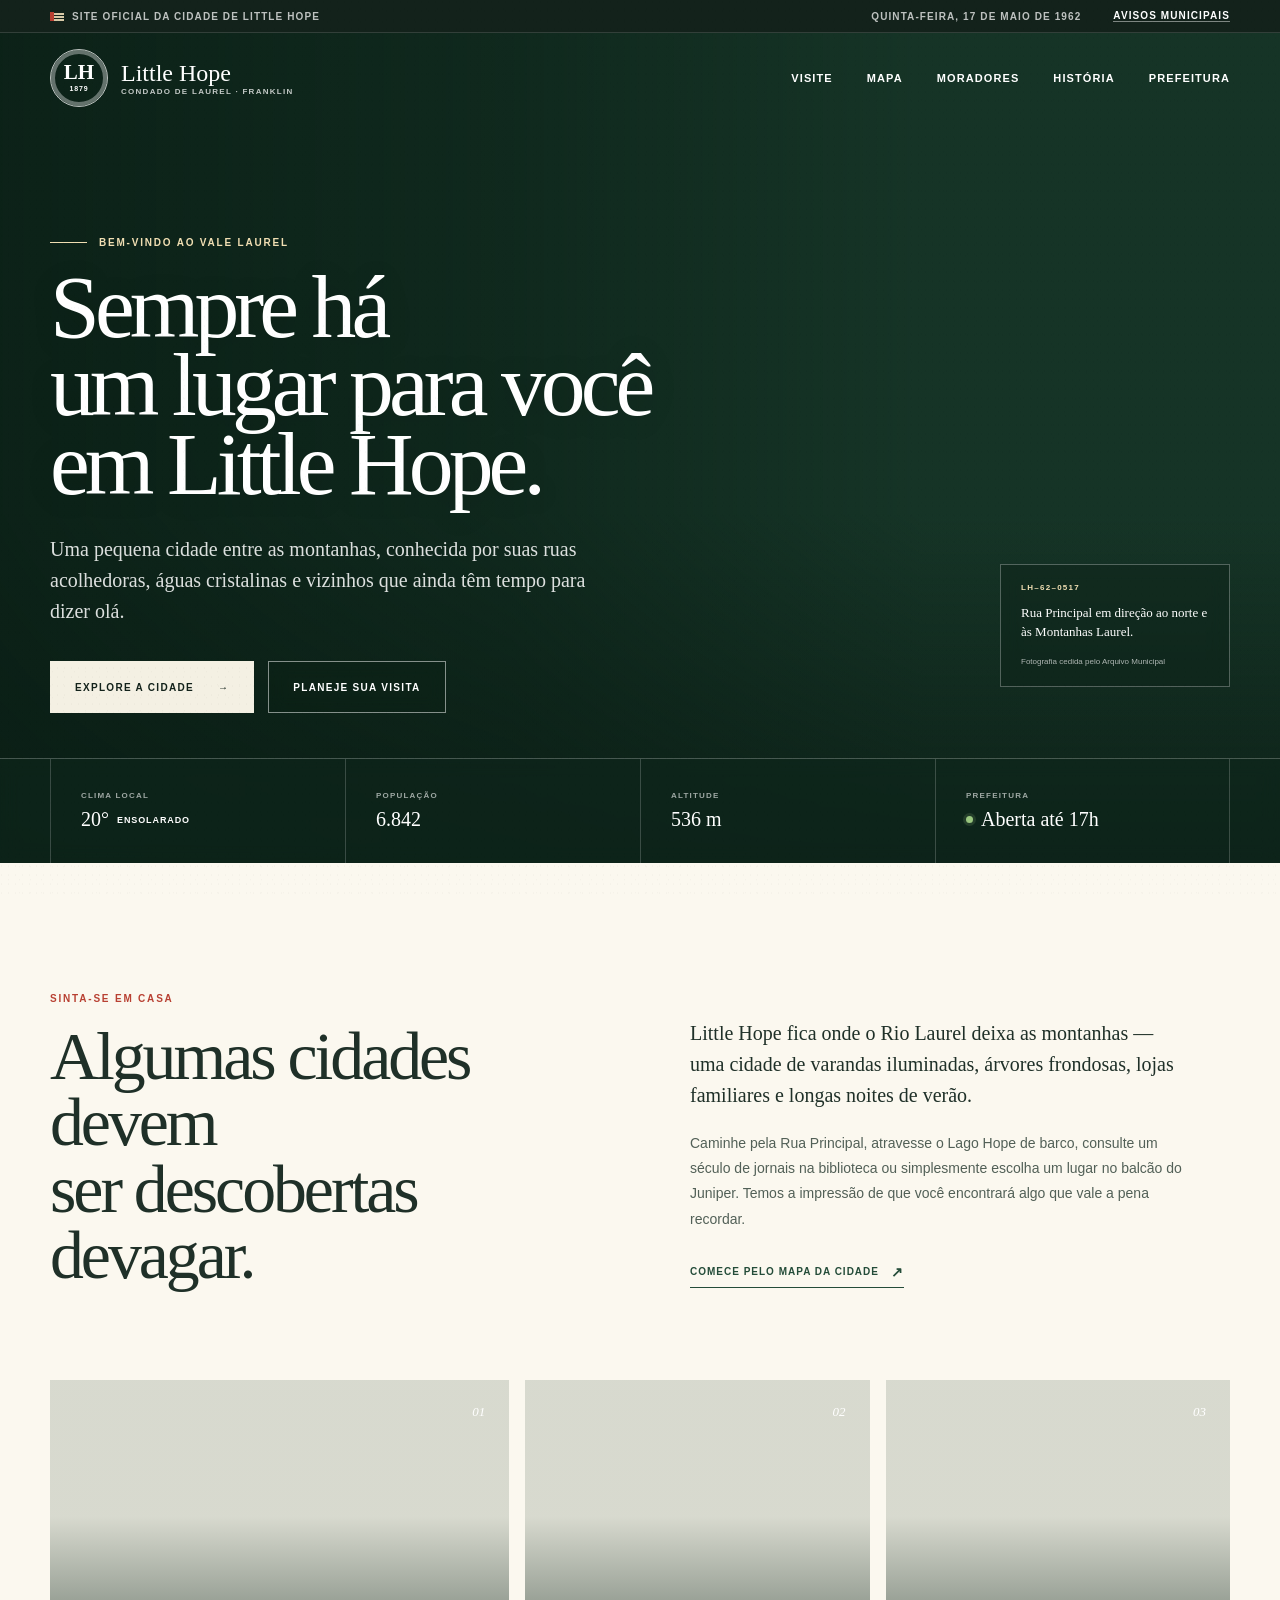
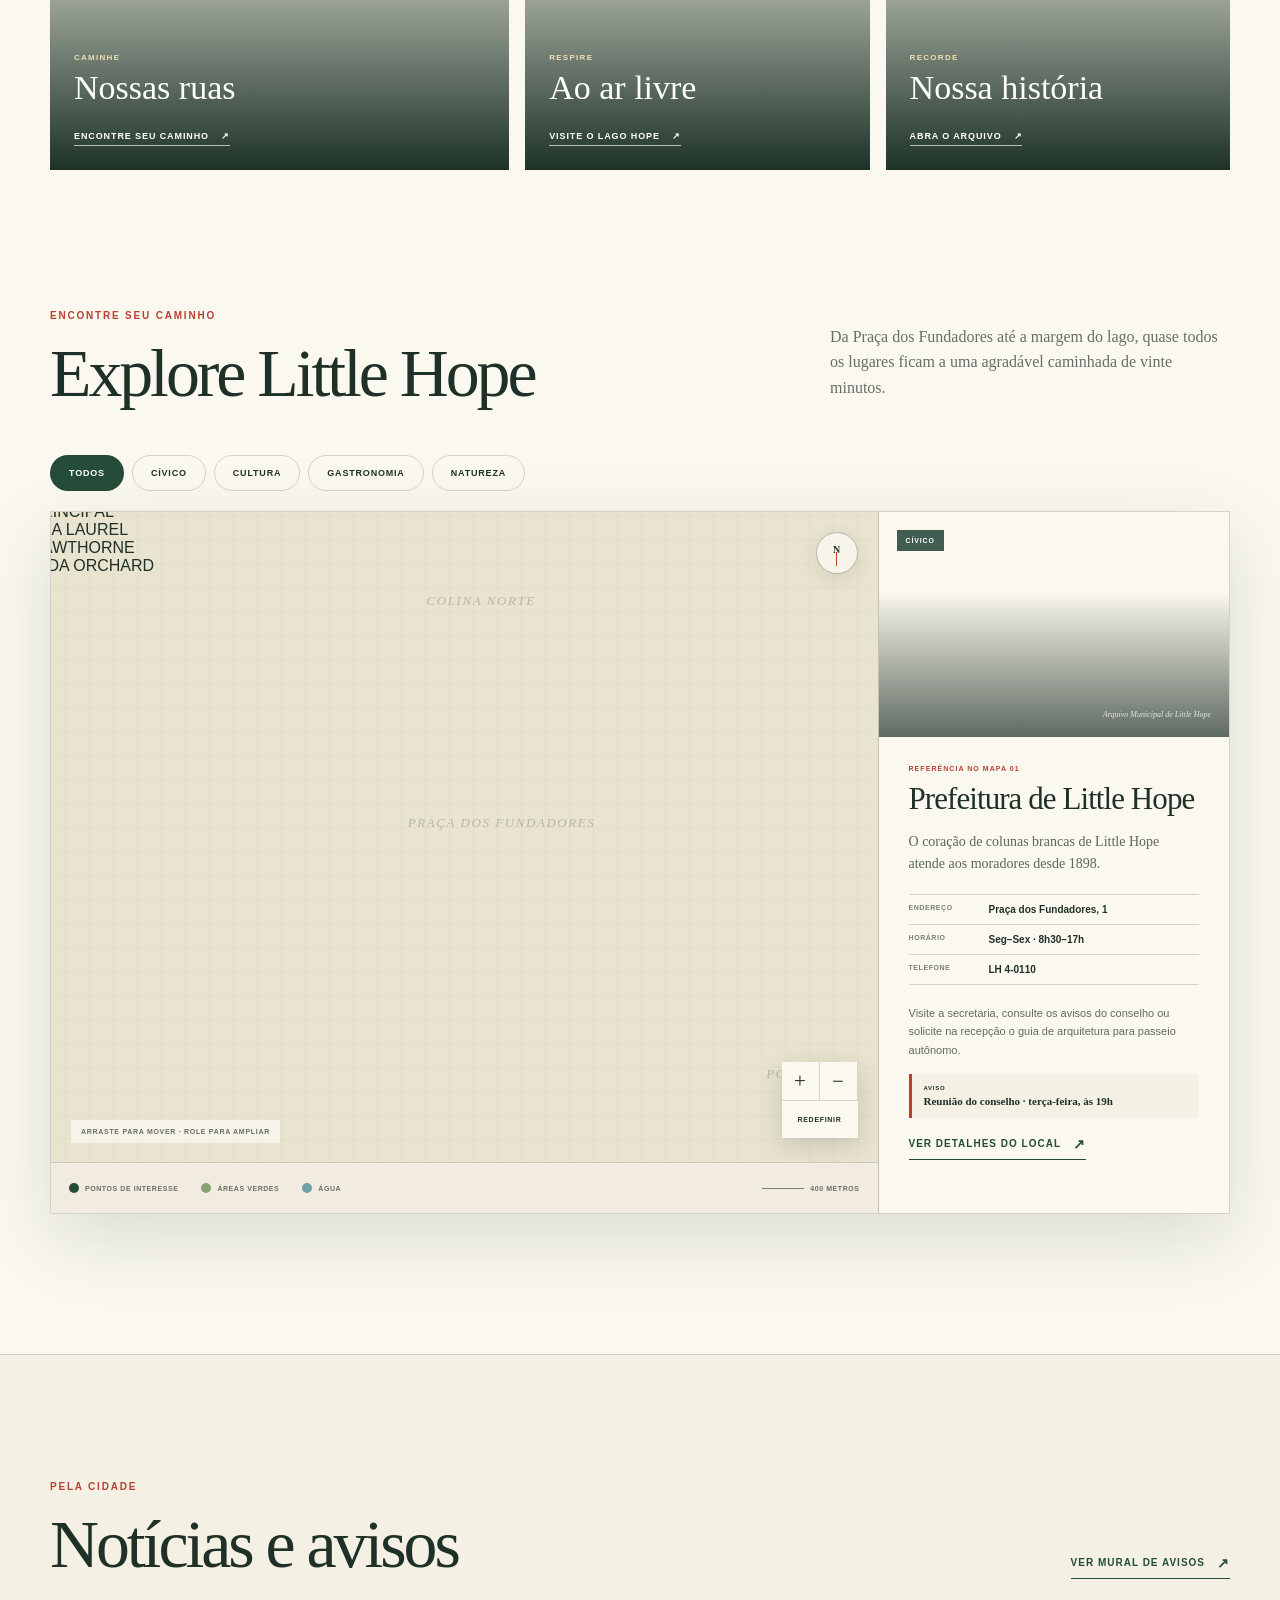
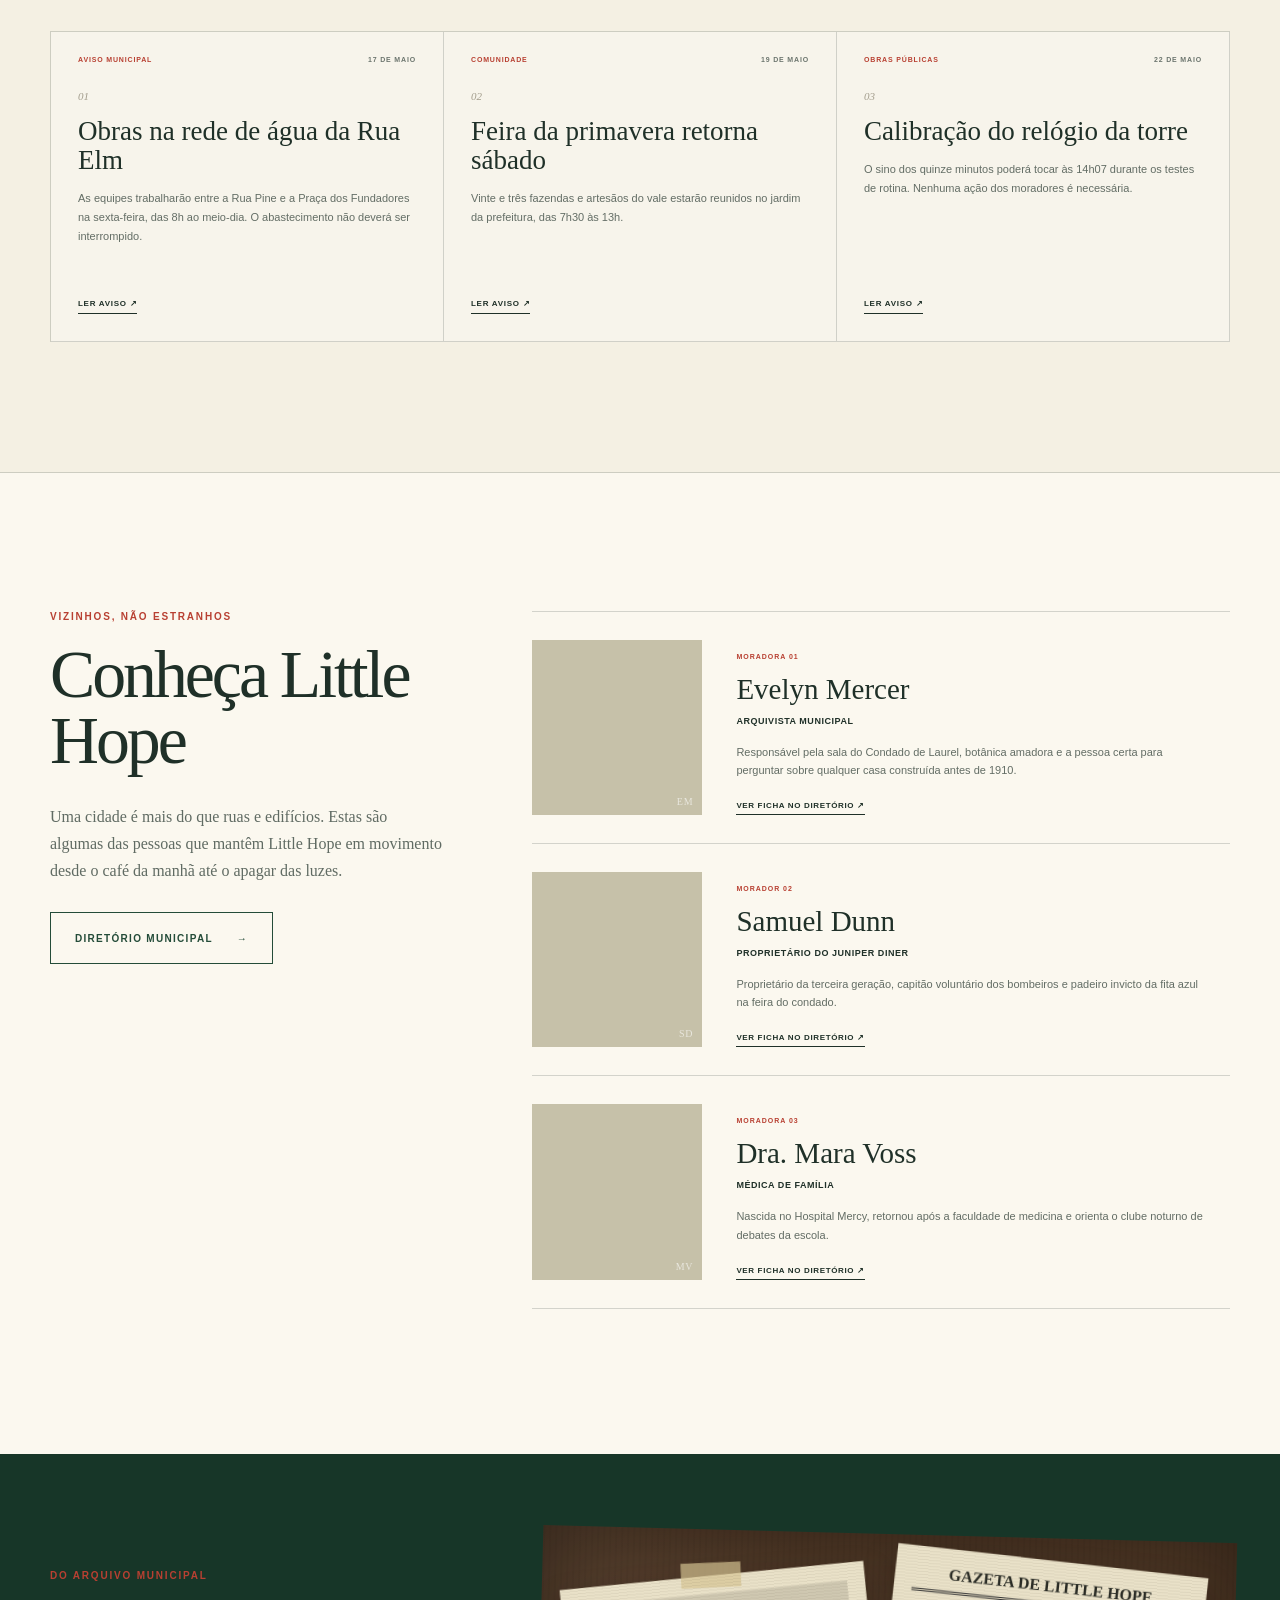
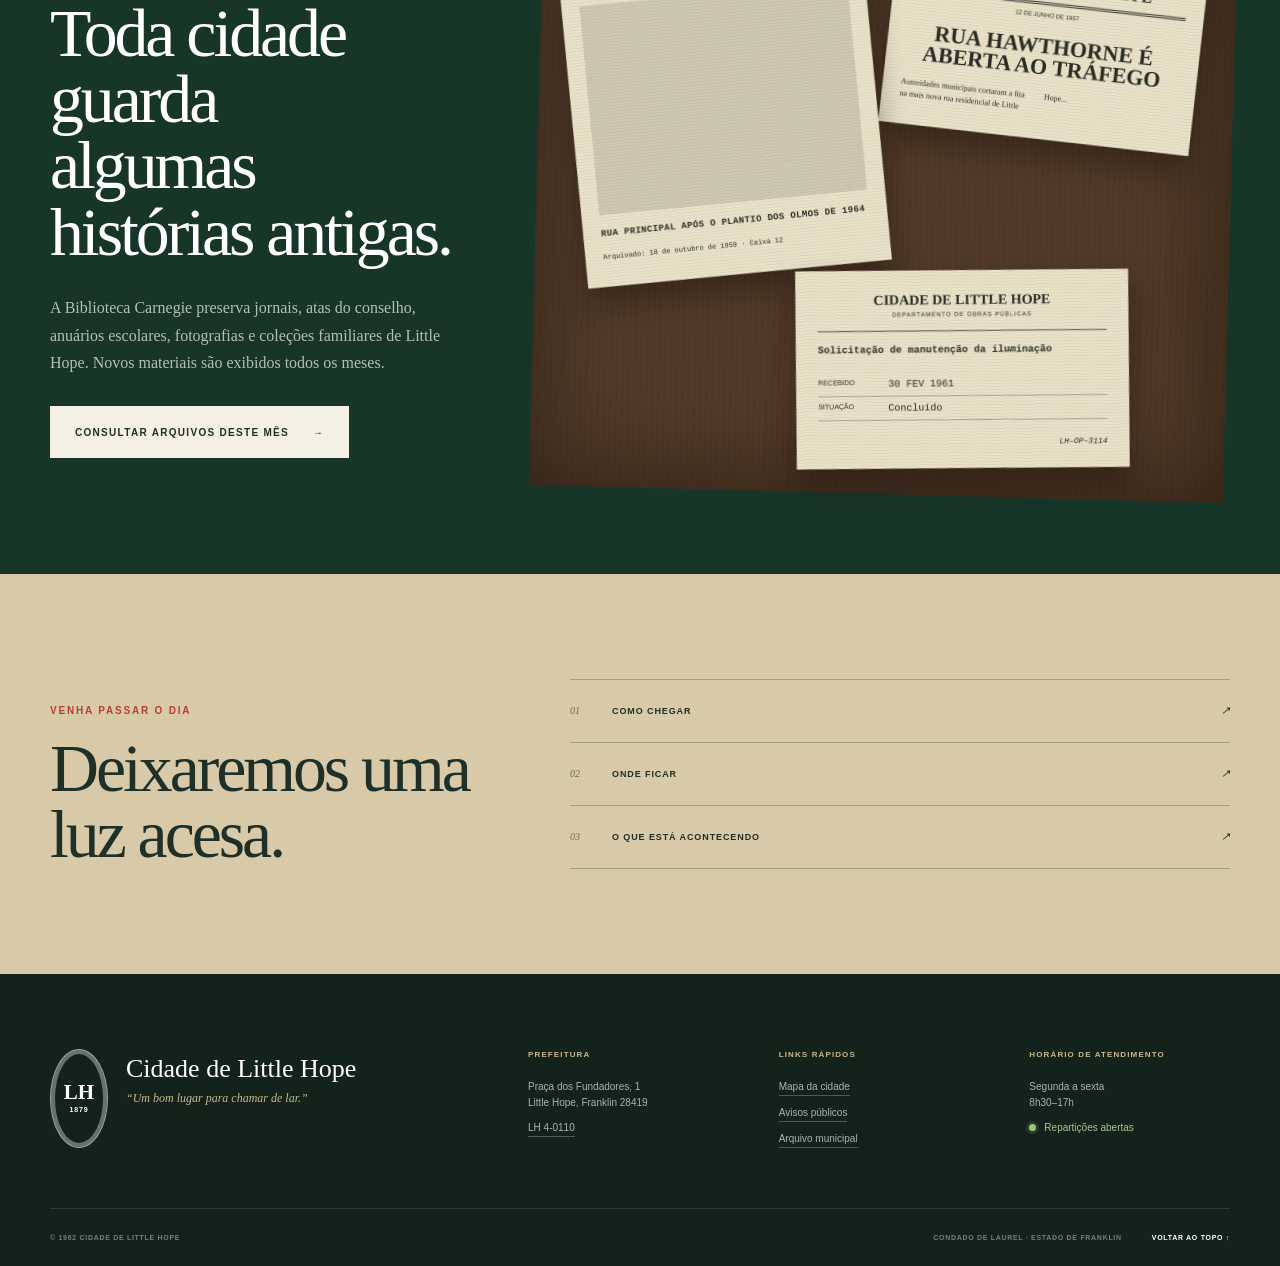
==== Pagínas/index.html @ 4e1d7086 "adiciona index e style" ====
<!doctype html>
<html lang="pt-BR">

<head>
    <meta charset="utf-8">
    <meta name="viewport" content="width=device-width, initial-scale=1">
    <meta name="description" content="Planeje sua visita, explore o mapa e descubra a vida em Little Hope, Franklin.">
    <title>Little Hope, Franklin | Site Oficial da Cidade</title>
    <link rel="stylesheet" href="../CSSs/style.css">
</head>

<body>
    <a class="skip-link" href="#main-content">Ir para o conteúdo principal</a>

    <div class="civic-bar">
        <div class="section-shell civic-bar-inner">
            <span class="official-mark"><i></i> Site oficial da cidade de Little Hope</span>
            <span>Quinta-feira, 17 de maio de 1962</span>
            <a href="#notices">Avisos municipais</a>
        </div>
    </div>

    <header class="site-header" id="site-header">
        <div class="section-shell header-inner">
            <a class="town-brand" href="#top" aria-label="Página inicial de Little Hope">
                <span class="town-seal"><b>LH</b><i>1879</i></span>
                <span><b>Little Hope</b><small>Condado de Laurel · Franklin</small></span>
            </a>
            <button type="button" class="menu-button" id="menu-button" aria-expanded="false"
                aria-controls="primary-nav">
                <span></span><span></span><span></span><b>Abrir menu</b>
            </button>
            <nav id="primary-nav" class="primary-nav" aria-label="Navegação principal">
                <a href="#visit">Visite</a>
                <a href="#map">Mapa</a>
                <a href="#people">Moradores</a>
                <a href="#archives">História</a>
                <a href="#notices">Prefeitura</a>
            </nav>
        </div>
    </header>

    <main>
        <section class="hero" id="top" aria-labelledby="hero-title">
            <div class="hero-photo" role="img" aria-label="Rua Principal de Little Hope diante das Montanhas Laurel">
            </div>
            <div class="hero-scrim"></div>
            <div class="section-shell hero-inner">
                <div class="hero-copy">
                    <p class="hero-kicker"><span></span> Bem-vindo ao Vale Laurel</p>
                    <h1 id="hero-title">Sempre há<br>um lugar para você<br>em Little Hope.</h1>
                    <p>Uma pequena cidade entre as montanhas, conhecida por suas ruas acolhedoras, águas cristalinas e
                        vizinhos que ainda têm tempo para dizer olá.</p>
                    <div class="hero-actions">
                        <a class="button button-primary" href="#map">Explore a cidade <span>→</span></a>
                        <a class="button button-quiet" href="#visit">Planeje sua visita</a>
                    </div>
                </div>
                <div class="hero-postcard" aria-label="Legenda da fotografia">
                    <span>LH–62–0517</span>
                    <p>Rua Principal em direção ao norte e às Montanhas Laurel.</p>
                    <small>Fotografia cedida pelo Arquivo Municipal</small>
                </div>
            </div>
            <div class="hero-stats">
                <div class="section-shell hero-stats-inner">
                    <div><span>Clima local</span><b>20° <small>Ensolarado</small></b></div>
                    <div><span>População</span><b>6.842</b></div>
                    <div><span>Altitude</span><b>536 m</b></div>
                    <div><span>Prefeitura</span><b><i class="open-dot"></i> Aberta até 17h</b></div>
                </div>
            </div>
        </section>

        <div id="main-content">
            <section class="welcome section-shell" id="visit" aria-labelledby="welcome-title">
                <div class="welcome-intro">
                    <p class="eyebrow">Sinta-se em casa</p>
                    <h2 id="welcome-title">Algumas cidades devem<br>ser descobertas devagar.</h2>
                </div>
                <div class="welcome-copy">
                    <p class="large-copy">Little Hope fica onde o Rio Laurel deixa as montanhas — uma cidade de varandas
                        iluminadas, árvores frondosas, lojas familiares e longas noites de verão.</p>
                    <p>Caminhe pela Rua Principal, atravesse o Lago Hope de barco, consulte um século de jornais na
                        biblioteca ou simplesmente escolha um lugar no balcão do Juniper. Temos a impressão de que você
                        encontrará algo que vale a pena recordar.</p>
                    <a class="text-link" href="#map">Comece pelo mapa da cidade <span aria-hidden="true">↗</span></a>
                </div>
                <div class="welcome-cards">
                    <article class="welcome-card card-mainstreet">
                        <div class="card-index">01</div>
                        <div>
                            <p>Caminhe</p>
                            <h3>Nossas ruas</h3><a href="#map">Encontre seu caminho <span>↗</span></a>
                        </div>
                    </article>
                    <article class="welcome-card card-lake">
                        <div class="card-index">02</div>
                        <div>
                            <p>Respire</p>
                            <h3>Ao ar livre</h3><a href="#map">Visite o Lago Hope <span>↗</span></a>
                        </div>
                    </article>
                    <article class="welcome-card card-history">
                        <div class="card-index">03</div>
                        <div>
                            <p>Recorde</p>
                            <h3>Nossa história</h3><a href="#archives">Abra o arquivo <span>↗</span></a>
                        </div>
                    </article>
                </div>
            </section>

            <section class="map-section section-shell" id="map" aria-labelledby="map-title">
                <div class="section-heading map-heading">
                    <div>
                        <p class="eyebrow">Encontre seu caminho</p>
                        <h2 id="map-title">Explore Little Hope</h2>
                    </div>
                    <p>Da Praça dos Fundadores até a margem do lago, quase todos os lugares ficam a uma agradável
                        caminhada de vinte minutos.</p>
                </div>

                <div class="map-filter" aria-label="Filtrar locais do mapa">
                    <button type="button" class="active" data-category="All" aria-pressed="true">Todos</button>
                    <button type="button" data-category="Civic" aria-pressed="false">Cívico</button>
                    <button type="button" data-category="Culture" aria-pressed="false">Cultura</button>
                    <button type="button" data-category="Dining" aria-pressed="false">Gastronomia</button>
                    <button type="button" data-category="Outdoors" aria-pressed="false">Natureza</button>
                </div>

                <div class="map-layout">
                    <div class="map-frame">
                        <div class="map-viewport" id="map-viewport" role="application"
                            aria-label="Mapa interativo de Little Hope. Arraste para mover e use os controles de zoom.">
                            <div class="map-canvas" id="map-canvas">
                                <div class="map-mountains mountains-one"></div>
                                <div class="map-mountains mountains-two"></div>
                                <div class="map-river"></div>
                                <div class="map-lake"><span>LAGO HOPE</span></div>
                                <div class="railway"><span>FERROVIA DO VALE LAUREL</span></div>
                                <div class="road main-road"><span>RUA PRINCIPAL</span></div>
                                <div class="road laurel-road"><span>AVENIDA LAUREL</span></div>
                                <div class="road hawthorne-road"><span>RUA HAWTHORNE</span></div>
                                <div class="road orchard-road"><span>ALAMEDA ORCHARD</span></div>
                                <div class="park-patch park-one"></div>
                                <div class="park-patch park-two"></div>
                                <div class="orchard" aria-hidden="true">
                                    <i></i><i></i><i></i><i></i><i></i><i></i><i></i><i></i><i></i><i></i><i></i><i></i><i></i><i></i><i></i><i></i><i></i><i></i><i></i><i></i>
                                </div>
                                <div class="town-block block-one"></div>
                                <div class="town-block block-two"></div>
                                <div class="town-block block-three"></div>
                                <div class="town-block block-four"></div>
                                <div id="map-markers"></div>
                                <p class="map-district district-north">COLINA NORTE</p>
                                <p class="map-district district-center">PRAÇA DOS FUNDADORES</p>
                                <p class="map-district district-south">POMAR SUL</p>
                            </div>
                            <div class="map-compass" aria-hidden="true"><b>N</b><i></i></div>
                            <div class="map-controls" aria-label="Controles do mapa">
                                <button type="button" id="zoom-in" aria-label="Aumentar zoom">+</button>
                                <button type="button" id="zoom-out" aria-label="Diminuir zoom">−</button>
                                <button type="button" class="reset-map" id="reset-map">Redefinir</button>
                            </div>
                            <p class="map-hint">Arraste para mover · Role para ampliar</p>
                        </div>
                        <div class="map-key"><span><i class="key-civic"></i> Pontos de interesse</span><span><i
                                    class="key-park"></i> Áreas verdes</span><span><i class="key-water"></i>
                                Água</span><span class="map-scale">400 metros</span></div>
                    </div>

                    <aside class="place-panel" id="place-panel" aria-live="polite">
                        <div class="place-photo place-photo-town-hall" id="place-photo"><span
                                id="place-category">Cívico</span>
                            <p>Arquivo Municipal de Little Hope</p>
                        </div>
                        <div class="place-copy">
                            <p class="place-number" id="place-number">Referência no mapa 01</p>
                            <h3 id="place-name">Prefeitura de Little Hope</h3>
                            <p class="place-description" id="place-description">O coração de colunas brancas de Little
                                Hope atende aos moradores desde 1898.</p>
                            <dl>
                                <div>
                                    <dt>Endereço</dt>
                                    <dd id="place-address">Praça dos Fundadores, 1</dd>
                                </div>
                                <div>
                                    <dt>Horário</dt>
                                    <dd id="place-hours">Seg–Sex · 8h30–17h</dd>
                                </div>
                                <div>
                                    <dt>Telefone</dt>
                                    <dd id="place-phone">LH 4-0110</dd>
                                </div>
                            </dl>
                            <p class="place-detail" id="place-detail">Visite a secretaria, consulte os avisos do
                                conselho ou solicite na recepção o guia de arquitetura para passeio autônomo.</p>
                            <div class="place-note"><span>Aviso</span><b id="place-note">Reunião do conselho ·
                                    terça-feira, às 19h</b></div>
                            <button class="text-link" type="button">Ver detalhes do local <span>↗</span></button>
                        </div>
                    </aside>
                </div>
            </section>

            <section class="notices" id="notices" aria-labelledby="notices-title">
                <div class="section-shell">
                    <div class="section-heading notice-heading">
                        <div>
                            <p class="eyebrow">Pela cidade</p>
                            <h2 id="notices-title">Notícias e avisos</h2>
                        </div><a class="text-link" href="#notices">Ver mural de avisos <span>↗</span></a>
                    </div>
                    <div class="notice-grid">
                        <article class="notice-card">
                            <div class="notice-meta"><span>Aviso Municipal</span><time>17 de maio</time></div><span
                                class="notice-index">01</span>
                            <h3>Obras na rede de água da Rua Elm</h3>
                            <p>As equipes trabalharão entre a Rua Pine e a Praça dos Fundadores na sexta-feira, das 8h
                                ao meio-dia. O abastecimento não deverá ser interrompido.</p><a href="#notices">Ler
                                aviso <span>↗</span></a>
                        </article>
                        <article class="notice-card">
                            <div class="notice-meta"><span>Comunidade</span><time>19 de maio</time></div><span
                                class="notice-index">02</span>
                            <h3>Feira da primavera retorna sábado</h3>
                            <p>Vinte e três fazendas e artesãos do vale estarão reunidos no jardim da prefeitura, das
                                7h30 às 13h.</p><a href="#notices">Ler aviso <span>↗</span></a>
                        </article>
                        <article class="notice-card">
                            <div class="notice-meta"><span>Obras Públicas</span><time>22 de maio</time></div><span
                                class="notice-index">03</span>
                            <h3>Calibração do relógio da torre</h3>
                            <p>O sino dos quinze minutos poderá tocar às 14h07 durante os testes de rotina. Nenhuma ação
                                dos moradores é necessária.</p><a href="#notices">Ler aviso <span>↗</span></a>
                        </article>
                    </div>
                </div>
            </section>

            <section class="people section-shell" id="people" aria-labelledby="people-title">
                <div class="people-intro">
                    <p class="eyebrow">Vizinhos, não estranhos</p>
                    <h2 id="people-title">Conheça Little Hope</h2>
                    <p>Uma cidade é mais do que ruas e edifícios. Estas são algumas das pessoas que mantêm Little Hope
                        em movimento desde o café da manhã até o apagar das luzes.</p><a class="button button-outline"
                        href="#people">Diretório municipal <span>→</span></a>
                </div>
                <div class="resident-list">
                    <article class="resident-card">
                        <div class="resident-portrait portrait-elf" aria-hidden="true"><i
                                class="portrait-ear left"></i><i class="portrait-ear right"></i><span>EM</span></div>
                        <div class="resident-copy"><span>Moradora 01</span>
                            <h3>Evelyn Mercer</h3><b>Arquivista Municipal</b>
                            <p>Responsável pela sala do Condado de Laurel, botânica amadora e a pessoa certa para
                                perguntar sobre qualquer casa construída antes de 1910.</p><button type="button">Ver
                                ficha no diretório <span>↗</span></button>
                        </div>
                    </article>
                    <article class="resident-card">
                        <div class="resident-portrait portrait-dwarf" aria-hidden="true"><span>SD</span></div>
                        <div class="resident-copy"><span>Morador 02</span>
                            <h3>Samuel Dunn</h3><b>Proprietário do Juniper Diner</b>
                            <p>Proprietário da terceira geração, capitão voluntário dos bombeiros e padeiro invicto da
                                fita azul na feira do condado.</p><button type="button">Ver ficha no diretório
                                <span>↗</span></button>
                        </div>
                    </article>
                    <article class="resident-card">
                        <div class="resident-portrait portrait-tiefling" aria-hidden="true"><i
                                class="portrait-horn left"></i><i class="portrait-horn right"></i><span>MV</span></div>
                        <div class="resident-copy"><span>Moradora 03</span>
                            <h3>Dra. Mara Voss</h3><b>Médica de Família</b>
                            <p>Nascida no Hospital Mercy, retornou após a faculdade de medicina e orienta o clube
                                noturno de debates da escola.</p><button type="button">Ver ficha no diretório
                                <span>↗</span></button>
                        </div>
                    </article>
                </div>
            </section>

            <section class="archives" id="archives" aria-labelledby="archive-title">
                <div class="section-shell archive-layout">
                    <div class="archive-copy">
                        <p class="eyebrow">Do arquivo municipal</p>
                        <h2 id="archive-title">Toda cidade guarda<br>algumas histórias antigas.</h2>
                        <p>A Biblioteca Carnegie preserva jornais, atas do conselho, anuários escolares, fotografias e
                            coleções familiares de Little Hope. Novos materiais são exibidos todos os meses.</p><a
                            class="button button-cream" href="#archives">Consultar arquivos deste mês <span>→</span></a>
                    </div>
                    <div class="archive-desk" aria-label="Seleção de documentos municipais digitalizados">
                        <article class="archive-paper paper-photo"><span class="paper-tape"></span>
                            <div class="mini-photo"></div>
                            <p>RUA PRINCIPAL APÓS O PLANTIO DOS OLMOS DE 1964</p><small>Arquivado: 18 de outubro de 1959
                                · Caixa 12</small>
                        </article>
                        <article class="archive-paper paper-news">
                            <header>GAZETA DE LITTLE HOPE</header><time>12 de junho de 1957</time>
                            <h3>RUA HAWTHORNE É ABERTA AO TRÁFEGO</h3>
                            <div class="news-columns">Autoridades municipais cortaram a fita na mais nova rua
                                residencial de Little Hope...</div>
                        </article>
                        <article class="archive-paper paper-form"><b>CIDADE DE LITTLE HOPE</b><span>DEPARTAMENTO DE
                                OBRAS PÚBLICAS</span>
                            <hr>
                            <p>Solicitação de manutenção da iluminação</p>
                            <dl>
                                <div>
                                    <dt>Recebido</dt>
                                    <dd>30 FEV 1961</dd>
                                </div>
                                <div>
                                    <dt>Situação</dt>
                                    <dd>Concluído</dd>
                                </div>
                            </dl><i>LH–OP–3114</i>
                        </article>
                    </div>
                </div>
            </section>

            <section class="visitor-strip">
                <div class="section-shell visitor-strip-inner">
                    <div>
                        <p class="eyebrow">Venha passar o dia</p>
                        <h2>Deixaremos uma luz acesa.</h2>
                    </div>
                    <div class="visitor-actions"><a href="#map"><span>01</span><b>Como chegar</b><i>↗</i></a><a
                            href="#map"><span>02</span><b>Onde ficar</b><i>↗</i></a><a
                            href="#notices"><span>03</span><b>O que está acontecendo</b><i>↗</i></a></div>
                </div>
            </section>
        </div>
    </main>

    <footer class="site-footer">
        <div class="section-shell footer-main">
            <div class="footer-brand"><span class="town-seal town-seal-light"><b>LH</b><i>1879</i></span>
                <div>
                    <h2>Cidade de Little Hope</h2>
                    <p>“Um bom lugar para chamar de lar.”</p>
                </div>
            </div>
            <div class="footer-column">
                <h3>Prefeitura</h3>
                <p>Praça dos Fundadores, 1<br>Little Hope, Franklin 28419</p><a href="tel:+1555440110">LH 4-0110</a>
            </div>
            <div class="footer-column">
                <h3>Links rápidos</h3><a href="#map">Mapa da cidade</a><a href="#notices">Avisos públicos</a><a
                    href="#archives">Arquivo municipal</a>
            </div>
            <div class="footer-column">
                <h3>Horário de atendimento</h3>
                <p>Segunda a sexta<br>8h30–17h</p><span><i class="open-dot"></i> Repartições abertas</span>
            </div>
        </div>
        <div class="section-shell footer-bottom"><span>© 1962 Cidade de Little Hope</span><span>Condado de Laurel ·
                Estado de Franklin</span><a href="#top">Voltar ao topo ↑</a></div>
    </footer>

    <script src="little-hope.js"></script>
</body>

</html>
---- CSSs/style.css ----
@charset "UTF-8";

/*
 * Little Hope — folha de estilos principal
 *
 * Índice
 * 01. Variáveis de design
 * 02. Reset e estilos globais
 * 03. Utilitários de layout e acessibilidade
 * 04. Barra institucional e cabeçalho
 * 05. Hero e informações rápidas
 * 06. Componentes reutilizáveis
 * 07. Apresentação da cidade
 * 08. Mapa interativo
 * 09. Notícias e avisos
 * 10. Moradores
 * 11. Arquivo municipal
 * 12. Informações ao visitante
 * 13. Rodapé
 * 14. Responsividade
 * 15. Preferências de acessibilidade
 */

/* ========================================================================== 
   01. Variáveis de design
   ========================================================================== */

:root {
  --ink: #1f3028;
  --ink-deep: #13221b;
  --forest: #244c39;
  --forest-dark: #173628;
  --moss: #59745b;
  --sage: #9fac92;
  --cream: #f4f0e3;
  --paper: #fbf8ef;
  --sand: #d8caa8;
  --red: #b84032;
  --blue: #6f9fa7;
  --line: rgba(31, 48, 40, 0.18);
  --shadow: 0 24px 70px rgba(23, 54, 40, 0.14);
  --serif: Georgia, "Times New Roman", serif;
  --sans: Arial, Helvetica, sans-serif;
}

/* ========================================================================== 
   02. Reset e estilos globais
   ========================================================================== */

* {
  box-sizing: border-box;
}

html {
  scroll-behavior: smooth;
  scroll-padding-top: 110px;
}

body {
  margin: 0;
  background: var(--paper);
  color: var(--ink);
  font-family: var(--sans);
  -webkit-font-smoothing: antialiased;
}

body::before {
  position: fixed;
  inset: 0;
  z-index: 100;
  pointer-events: none;
  content: "";
  opacity: 0.025;
  background-image:
    radial-gradient(circle at 17% 23%, #18241e 0 0.6px, transparent 0.8px),
    radial-gradient(circle at 76% 68%, #18241e 0 0.5px, transparent 0.8px);
  background-size: 7px 9px, 11px 13px;
}

button,
a {
  font: inherit;
}

a {
  color: inherit;
  text-decoration: none;
}

button {
  color: inherit;
}

/* ========================================================================== 
   03. Utilitários de layout e acessibilidade
   ========================================================================== */

.skip-link {
  position: fixed;
  top: 12px;
  left: 12px;
  z-index: 999;
  padding: 12px 18px;
  background: var(--paper);
  color: var(--ink);
  transform: translateY(-180%);
  transition: transform 180ms ease;
}

.skip-link:focus {
  transform: translateY(0);
}

:focus-visible {
  outline: 3px solid #e3a936;
  outline-offset: 3px;
}

.section-shell {
  width: min(1180px, calc(100% - 56px));
  margin-inline: auto;
}

/* ========================================================================== 
   04. Barra institucional e cabeçalho
   ========================================================================== */

.civic-bar {
  position: relative;
  z-index: 40;
  border-bottom: 1px solid rgba(255, 255, 255, 0.13);
  background: var(--ink-deep);
  color: rgba(255, 255, 255, 0.72);
  font-size: 10px;
  font-weight: 700;
  letter-spacing: 0.11em;
  text-transform: uppercase;
}

.civic-bar-inner {
  min-height: 32px;
  display: flex;
  align-items: center;
  gap: 32px;
}

.civic-bar-inner > span:nth-child(2) {
  margin-left: auto;
}

.civic-bar a {
  color: #fff;
  border-bottom: 1px solid rgba(255, 255, 255, 0.45);
}

.official-mark {
  display: inline-flex;
  align-items: center;
  gap: 8px;
}

.official-mark i {
  width: 14px;
  height: 9px;
  display: inline-block;
  background: repeating-linear-gradient(0deg, #d8caa8 0 2px, transparent 2px 3px);
  border-left: 4px solid var(--red);
}

.site-header {
  position: absolute;
  top: 32px;
  left: 0;
  right: 0;
  z-index: 30;
  color: white;
  transition: background 250ms ease, color 250ms ease, box-shadow 250ms ease;
}

.site-header.scrolled {
  position: fixed;
  top: 0;
  color: var(--ink);
  background: rgba(251, 248, 239, 0.96);
  box-shadow: 0 8px 30px rgba(16, 34, 26, 0.1);
  backdrop-filter: blur(14px);
}

.header-inner {
  height: 92px;
  display: flex;
  align-items: center;
  justify-content: space-between;
}

.site-header.scrolled .header-inner {
  height: 76px;
}

.town-brand {
  display: flex;
  align-items: center;
  gap: 13px;
}

.town-seal {
  width: 58px;
  aspect-ratio: 1;
  display: grid;
  place-content: center;
  flex: 0 0 auto;
  text-align: center;
  color: white;
  border: 1px solid rgba(255, 255, 255, 0.72);
  border-radius: 50%;
  box-shadow: inset 0 0 0 3px transparent, inset 0 0 0 4px rgba(255, 255, 255, 0.36);
}

.site-header.scrolled .town-seal {
  color: var(--forest);
  border-color: var(--forest);
  box-shadow: inset 0 0 0 3px var(--paper), inset 0 0 0 4px rgba(36, 76, 57, 0.55);
}

.town-seal b {
  font-family: var(--serif);
  font-size: 21px;
  line-height: 0.85;
}

.town-seal i {
  margin-top: 4px;
  font-family: var(--sans);
  font-size: 7px;
  font-style: normal;
  font-weight: 700;
  letter-spacing: 0.13em;
}

.town-brand > span:last-child {
  display: flex;
  flex-direction: column;
  gap: 2px;
}

.town-brand > span:last-child b {
  font-family: var(--serif);
  font-size: 24px;
  font-weight: 500;
  line-height: 1;
}

.town-brand small {
  font-size: 8px;
  font-weight: 700;
  letter-spacing: 0.16em;
  text-transform: uppercase;
  opacity: 0.75;
}

.primary-nav {
  display: flex;
  align-items: center;
  gap: 34px;
  font-size: 11px;
  font-weight: 700;
  letter-spacing: 0.1em;
  text-transform: uppercase;
}

.primary-nav a {
  position: relative;
  padding-block: 12px;
}

.primary-nav a::after {
  position: absolute;
  right: 0;
  bottom: 4px;
  left: 0;
  height: 1px;
  content: "";
  background: currentColor;
  transform: scaleX(0);
  transform-origin: right;
  transition: transform 180ms ease;
}

.primary-nav a:hover::after,
.primary-nav a:focus-visible::after {
  transform: scaleX(1);
  transform-origin: left;
}

.menu-button {
  display: none;
}

/* ========================================================================== 
   05. Hero e informações rápidas
   ========================================================================== */

.hero {
  position: relative;
  min-height: 830px;
  display: flex;
  align-items: stretch;
  overflow: hidden;
  background: var(--forest-dark);
  color: white;
}

.hero-photo,
.hero-scrim {
  position: absolute;
  inset: 0;
}

.hero-photo {
  background-image: url("little-hope-main-street.png");
  background-size: cover;
  background-position: center 48%;
  transform: scale(1.015);
  animation: reveal-photo 1.25s cubic-bezier(0.2, 0.65, 0.25, 1) both;
}

.hero-scrim {
  background:
    linear-gradient(90deg, rgba(10, 30, 21, 0.83) 0%, rgba(10, 30, 21, 0.54) 40%, rgba(10, 30, 21, 0.06) 72%),
    linear-gradient(0deg, rgba(9, 24, 17, 0.68) 0%, transparent 42%);
}

@keyframes reveal-photo {
  from {
    opacity: 0;
    transform: scale(1.06);
  }

  to {
    opacity: 1;
    transform: scale(1.015);
  }
}

.hero-inner {
  position: relative;
  z-index: 2;
  padding-top: 196px;
  padding-bottom: 150px;
  display: flex;
  align-items: flex-end;
  justify-content: space-between;
}

.hero-copy {
  max-width: 710px;
}

.hero-kicker,
.eyebrow {
  margin: 0 0 20px;
  font-size: 10px;
  font-weight: 800;
  letter-spacing: 0.18em;
  text-transform: uppercase;
}

.hero-kicker {
  display: flex;
  align-items: center;
  gap: 12px;
  color: #f1dfb3;
}

.hero-kicker span {
  width: 37px;
  height: 1px;
  background: currentColor;
}

.hero h1 {
  margin: 0;
  font-family: var(--serif);
  font-size: clamp(62px, 7vw, 104px);
  font-weight: 400;
  letter-spacing: -0.055em;
  line-height: 0.88;
  text-shadow: 0 3px 28px rgba(0, 0, 0, 0.16);
}

.hero-copy > p:not(.hero-kicker) {
  max-width: 560px;
  margin: 30px 0 34px;
  font-family: var(--serif);
  font-size: 20px;
  line-height: 1.55;
  color: rgba(255, 255, 255, 0.86);
}

.hero-actions {
  display: flex;
  align-items: center;
  gap: 14px;
}

/* ========================================================================== 
   06. Componentes reutilizáveis
   ========================================================================== */

.button {
  min-height: 52px;
  display: inline-flex;
  align-items: center;
  justify-content: center;
  gap: 24px;
  padding: 0 24px;
  border: 1px solid transparent;
  font-size: 10px;
  font-weight: 800;
  letter-spacing: 0.13em;
  text-transform: uppercase;
  transition: background 180ms ease, color 180ms ease, border-color 180ms ease, transform 180ms ease;
}

.button:hover {
  transform: translateY(-2px);
}

.button-primary {
  color: var(--ink-deep);
  background: var(--cream);
}

.button-primary:hover {
  background: white;
}

.button-quiet {
  color: white;
  border-color: rgba(255, 255, 255, 0.5);
  background: rgba(9, 28, 20, 0.14);
  backdrop-filter: blur(8px);
}

.button-quiet:hover {
  border-color: white;
}

.hero-postcard {
  width: 230px;
  align-self: flex-end;
  margin-bottom: 26px;
  padding: 18px 20px;
  border: 1px solid rgba(255, 255, 255, 0.28);
  background: rgba(13, 34, 25, 0.35);
  backdrop-filter: blur(9px);
}

.hero-postcard span {
  display: block;
  margin-bottom: 12px;
  color: #f1dfb3;
  font-size: 8px;
  font-weight: 800;
  letter-spacing: 0.16em;
}

.hero-postcard p {
  margin: 0 0 8px;
  font-family: var(--serif);
  font-size: 13px;
  line-height: 1.45;
}

.hero-postcard small {
  font-size: 8px;
  line-height: 1.4;
  opacity: 0.66;
}

.hero-stats {
  position: absolute;
  right: 0;
  bottom: 0;
  left: 0;
  z-index: 3;
  border-top: 1px solid rgba(255, 255, 255, 0.24);
  background: rgba(15, 38, 28, 0.58);
  backdrop-filter: blur(9px);
}

.hero-stats-inner {
  min-height: 104px;
  display: grid;
  grid-template-columns: repeat(4, 1fr);
}

.hero-stats-inner > div {
  display: flex;
  flex-direction: column;
  justify-content: center;
  gap: 8px;
  padding-left: 30px;
  border-left: 1px solid rgba(255, 255, 255, 0.19);
}

.hero-stats-inner > div:last-child {
  border-right: 1px solid rgba(255, 255, 255, 0.19);
}

.hero-stats span {
  font-size: 8px;
  font-weight: 800;
  letter-spacing: 0.15em;
  text-transform: uppercase;
  opacity: 0.6;
}

.hero-stats b {
  display: flex;
  align-items: center;
  gap: 8px;
  font-family: var(--serif);
  font-size: 20px;
  font-weight: 400;
}

.hero-stats b small {
  font-family: var(--sans);
  font-size: 9px;
  font-weight: 700;
  letter-spacing: 0.1em;
  text-transform: uppercase;
}

.open-dot {
  width: 7px;
  height: 7px;
  display: inline-block;
  border-radius: 50%;
  background: #9ac77f;
  box-shadow: 0 0 0 3px rgba(154, 199, 127, 0.15);
}

/* ========================================================================== 
   07. Apresentação da cidade
   ========================================================================== */

.welcome {
  padding-top: 130px;
  padding-bottom: 140px;
  display: grid;
  grid-template-columns: 1fr 1fr;
  column-gap: 100px;
}

.eyebrow {
  color: var(--red);
}

.welcome h2,
.section-heading h2,
.people h2,
.archives h2,
.visitor-strip h2 {
  margin: 0;
  font-family: var(--serif);
  font-size: clamp(45px, 5.3vw, 75px);
  font-weight: 400;
  letter-spacing: -0.045em;
  line-height: 0.98;
}

.welcome-copy {
  padding-top: 25px;
}

.welcome-copy p {
  max-width: 500px;
  color: #526057;
  font-size: 14px;
  line-height: 1.8;
}

.welcome-copy .large-copy {
  margin-top: 0;
  color: var(--ink);
  font-family: var(--serif);
  font-size: 20px;
  line-height: 1.55;
}

.text-link {
  display: inline-flex;
  align-items: center;
  gap: 12px;
  margin-top: 18px;
  padding: 0 0 7px;
  border: 0;
  border-bottom: 1px solid currentColor;
  background: transparent;
  color: var(--forest);
  font-size: 10px;
  font-weight: 800;
  letter-spacing: 0.1em;
  text-transform: uppercase;
  cursor: pointer;
}

.text-link span {
  font-size: 14px;
  transition: transform 180ms ease;
}

.text-link:hover span {
  transform: translate(3px, -2px);
}

.welcome-cards {
  grid-column: 1 / -1;
  margin-top: 90px;
  display: grid;
  grid-template-columns: 1.2fr 0.9fr 0.9fr;
  gap: 16px;
}

.welcome-card {
  position: relative;
  min-height: 390px;
  display: flex;
  flex-direction: column;
  justify-content: space-between;
  padding: 24px;
  overflow: hidden;
  isolation: isolate;
  color: white;
  background-image: url("little-hope-main-street.png");
  background-size: auto 155%;
}

.welcome-card::before {
  position: absolute;
  inset: 0;
  z-index: -1;
  content: "";
  background: linear-gradient(0deg, rgba(13, 35, 25, 0.92), rgba(13, 35, 25, 0.04) 65%);
}

.welcome-card::after {
  position: absolute;
  inset: 0;
  z-index: -2;
  content: "";
  background: rgba(83, 106, 83, 0.16);
  transition: background 250ms ease;
}

.welcome-card:hover::after {
  background: transparent;
}

.card-mainstreet {
  background-position: 48% center;
}

.card-lake {
  background-position: 5% 22%;
}

.card-history {
  background-position: 92% 42%;
}

.card-index {
  align-self: flex-end;
  font-family: var(--serif);
  font-size: 13px;
  font-style: italic;
}

.welcome-card p {
  margin: 0 0 7px;
  font-size: 8px;
  font-weight: 800;
  letter-spacing: 0.16em;
  text-transform: uppercase;
  color: #f1dfb3;
}

.welcome-card h3 {
  margin: 0 0 18px;
  font-family: var(--serif);
  font-size: 34px;
  font-weight: 400;
}

.welcome-card a {
  display: inline-flex;
  align-items: center;
  gap: 12px;
  padding-bottom: 4px;
  border-bottom: 1px solid rgba(255, 255, 255, 0.65);
  font-size: 9px;
  font-weight: 800;
  letter-spacing: 0.1em;
  text-transform: uppercase;
}

/* ========================================================================== 
   08. Mapa interativo
   ========================================================================== */

.map-section {
  padding-bottom: 140px;
}

.section-heading {
  display: flex;
  align-items: flex-end;
  justify-content: space-between;
  gap: 70px;
}

.map-heading > p {
  max-width: 400px;
  margin: 0 0 7px;
  color: #647069;
  font-family: var(--serif);
  font-size: 16px;
  line-height: 1.6;
}

.map-filter {
  margin: 48px 0 20px;
  display: flex;
  align-items: center;
  gap: 8px;
}

.map-filter button {
  min-height: 36px;
  padding: 0 18px;
  border: 1px solid var(--line);
  border-radius: 999px;
  background: transparent;
  font-size: 9px;
  font-weight: 800;
  letter-spacing: 0.09em;
  text-transform: uppercase;
  cursor: pointer;
  transition: color 160ms ease, background 160ms ease;
}

.map-filter button.active,
.map-filter button:hover {
  color: white;
  background: var(--forest);
}

.map-layout {
  display: grid;
  grid-template-columns: minmax(0, 1.7fr) minmax(330px, 0.72fr);
  border: 1px solid var(--line);
  box-shadow: var(--shadow);
}

.map-frame {
  min-width: 0;
  border-right: 1px solid var(--line);
  background: #e8e2cf;
}

.map-viewport {
  position: relative;
  height: 650px;
  overflow: hidden;
  touch-action: none;
  cursor: grab;
  background: #dce2cc;
}

.map-viewport.is-dragging {
  cursor: grabbing;
}

.map-canvas {
  position: absolute;
  inset: -7%;
  min-width: 114%;
  min-height: 114%;
  overflow: hidden;
  transform-origin: center;
  background-color: #e9e4d0;
  background-image:
    linear-gradient(rgba(67, 94, 73, 0.045) 1px, transparent 1px),
    linear-gradient(90deg, rgba(67, 94, 73, 0.045) 1px, transparent 1px);
  background-size: 24px 24px;
  transition: transform 100ms linear;
}

.is-dragging .map-canvas {
  transition: none;
}


/* Marcadores, bairros e controles */

.map-marker {
  position: absolute;
  z-index: 8;
  width: 32px;
  height: 32px;
  display: grid;
  place-items: center;
  padding: 0;
  border: 2px solid var(--paper);
  border-radius: 50% 50% 50% 8px;
  background: var(--forest);
  color: white;
  box-shadow: 0 5px 14px rgba(18, 46, 34, 0.3);
  transform: translate(-50%, -100%) rotate(-45deg);
  cursor: pointer;
  transition: background 160ms ease, transform 160ms ease;
}

.map-marker > span {
  font-size: 8px;
  font-weight: 800;
  transform: rotate(45deg);
}

.map-marker strong {
  position: absolute;
  left: 42px;
  top: 21px;
  min-width: max-content;
  padding: 5px 7px;
  border: 1px solid rgba(31, 48, 40, 0.18);
  background: rgba(251, 248, 239, 0.9);
  color: var(--ink);
  font-size: 7px;
  font-weight: 800;
  letter-spacing: 0.06em;
  text-transform: uppercase;
  opacity: 0;
  pointer-events: none;
  transform: rotate(45deg) translateY(4px);
  transition: opacity 160ms ease, transform 160ms ease;
}

.map-marker:hover,
.map-marker.selected {
  background: var(--red);
  transform: translate(-50%, -100%) rotate(-45deg) scale(1.16);
}

.map-marker:hover strong,
.map-marker:focus-visible strong,
.map-marker.selected strong {
  opacity: 1;
  transform: rotate(45deg) translateY(0);
}

.map-district {
  position: absolute;
  margin: 0;
  color: rgba(52, 70, 52, 0.28);
  font-family: var(--serif);
  font-size: 13px;
  font-style: italic;
  letter-spacing: 0.12em;
}

.district-north {
  left: 46%;
  top: 17%;
}

.district-center {
  left: 44%;
  top: 47%;
}

.district-south {
  right: 9%;
  bottom: 17%;
}

.map-compass {
  position: absolute;
  right: 20px;
  top: 20px;
  width: 42px;
  aspect-ratio: 1;
  display: grid;
  place-items: center;
  border: 1px solid rgba(31, 48, 40, 0.3);
  border-radius: 50%;
  background: rgba(251, 248, 239, 0.82);
  box-shadow: 0 5px 20px rgba(31, 48, 40, 0.11);
}

.map-compass b {
  margin-top: -8px;
  font-family: var(--serif);
  font-size: 10px;
}

.map-compass i {
  position: absolute;
  top: 19px;
  width: 1px;
  height: 14px;
  background: var(--red);
}

.map-controls {
  position: absolute;
  right: 20px;
  bottom: 24px;
  display: grid;
  grid-template-columns: 38px 38px;
  background: var(--paper);
  box-shadow: 0 7px 24px rgba(31, 48, 40, 0.18);
}

.map-controls button {
  width: 38px;
  height: 38px;
  border: 0;
  border-right: 1px solid var(--line);
  background: var(--paper);
  font-family: var(--serif);
  font-size: 21px;
  cursor: pointer;
}

.map-controls button:hover {
  background: var(--cream);
}

.map-controls .reset-map {
  width: 76px;
  grid-column: 1 / -1;
  border-top: 1px solid var(--line);
  border-right: 0;
  font-family: var(--sans);
  font-size: 7px;
  font-weight: 800;
  letter-spacing: 0.1em;
  text-transform: uppercase;
}

.map-hint {
  position: absolute;
  left: 20px;
  bottom: 19px;
  margin: 0;
  padding: 8px 10px;
  background: rgba(251, 248, 239, 0.78);
  color: rgba(31, 48, 40, 0.67);
  font-size: 7px;
  font-weight: 800;
  letter-spacing: 0.1em;
  text-transform: uppercase;
}

.map-key {
  min-height: 51px;
  display: flex;
  align-items: center;
  gap: 23px;
  padding: 0 18px;
  border-top: 1px solid var(--line);
  background: #f1ecdf;
  color: #687068;
  font-size: 7px;
  font-weight: 800;
  letter-spacing: 0.08em;
  text-transform: uppercase;
}

.map-key > span {
  display: inline-flex;
  align-items: center;
  gap: 6px;
}

.map-key i {
  width: 10px;
  height: 10px;
  display: inline-block;
  border-radius: 50%;
}

.key-civic {
  background: var(--forest);
}

.key-park {
  background: #86a172;
}

.key-water {
  background: var(--blue);
}

.map-key .map-scale {
  margin-left: auto;
}

.map-scale::before {
  width: 42px;
  height: 1px;
  content: "";
  background: #798078;
}

/* Painel de detalhes do local selecionado */

.place-panel {
  min-width: 0;
  background: var(--paper);
}

.place-photo {
  position: relative;
  height: 225px;
  display: flex;
  flex-direction: column;
  justify-content: space-between;
  padding: 18px;
  isolation: isolate;
  background-image: url("little-hope-main-street.png");
  background-size: 270%;
  color: white;
}

.place-photo::after {
  position: absolute;
  inset: 0;
  z-index: -1;
  content: "";
  background: linear-gradient(0deg, rgba(20, 39, 29, 0.68), transparent 65%);
}

.place-photo-town-hall {
  background-position: 62% 45%;
}

.place-photo-library {
  background-position: 14% 52%;
}

.place-photo-starlight {
  background-position: 96% 50%;
}

.place-photo-juniper-diner {
  background-position: 85% 55%;
}

.place-photo-union-station {
  background-position: 49% 56%;
}

.place-photo-hope-park {
  background-position: 5% 15%;
}

.place-photo-mercy-hospital {
  background-position: 22% 62%;
}

.place-photo-saint-agnes {
  background-position: 66% 39%;
}

.place-photo > span {
  align-self: flex-start;
  padding: 7px 9px;
  background: rgba(19, 54, 40, 0.8);
  font-size: 7px;
  font-weight: 800;
  letter-spacing: 0.12em;
  text-transform: uppercase;
}

.place-photo p {
  align-self: flex-end;
  margin: 0;
  font-family: var(--serif);
  font-size: 8px;
  font-style: italic;
  opacity: 0.78;
}

.place-copy {
  padding: 28px 30px 32px;
}

.place-number {
  margin: 0 0 11px;
  color: var(--red);
  font-size: 7px;
  font-weight: 800;
  letter-spacing: 0.15em;
  text-transform: uppercase;
}

.place-copy h3 {
  margin: 0;
  font-family: var(--serif);
  font-size: 31px;
  font-weight: 400;
  letter-spacing: -0.03em;
  line-height: 1.05;
}

.place-description {
  margin: 15px 0 20px;
  color: #5a665e;
  font-family: var(--serif);
  font-size: 14px;
  line-height: 1.55;
}

.place-copy dl {
  margin: 0;
  border-top: 1px solid var(--line);
}

.place-copy dl > div {
  padding: 9px 0;
  display: grid;
  grid-template-columns: 72px 1fr;
  gap: 8px;
  border-bottom: 1px solid var(--line);
}

.place-copy dt {
  color: #7b807a;
  font-size: 7px;
  font-weight: 800;
  letter-spacing: 0.08em;
  text-transform: uppercase;
}

.place-copy dd {
  margin: 0;
  font-size: 10px;
  font-weight: 700;
}

.place-detail {
  margin: 19px 0 15px;
  color: #616b64;
  font-size: 11px;
  line-height: 1.65;
}

.place-note {
  padding: 11px 12px;
  display: flex;
  flex-direction: column;
  gap: 4px;
  border-left: 3px solid var(--red);
  background: var(--cream);
  font-family: var(--serif);
  font-size: 11px;
}

.place-note span {
  font-family: var(--sans);
  font-size: 6px;
  font-weight: 800;
  letter-spacing: 0.12em;
  text-transform: uppercase;
}

/* ========================================================================== 
   09. Notícias e avisos
   ========================================================================== */

.notices {
  padding: 126px 0 130px;
  background: var(--cream);
  border-top: 1px solid var(--line);
  border-bottom: 1px solid var(--line);
}

.notice-heading {
  margin-bottom: 52px;
}

.notice-grid {
  display: grid;
  grid-template-columns: repeat(3, 1fr);
  border-top: 1px solid var(--line);
  border-left: 1px solid var(--line);
}

.notice-card {
  position: relative;
  min-height: 310px;
  padding: 24px 27px 27px;
  display: flex;
  flex-direction: column;
  border-right: 1px solid var(--line);
  border-bottom: 1px solid var(--line);
  background: rgba(255, 255, 255, 0.28);
  transition: background 180ms ease, transform 180ms ease;
}

.notice-card:hover {
  z-index: 2;
  background: var(--paper);
  transform: translateY(-4px);
  box-shadow: 0 16px 35px rgba(31, 48, 40, 0.08);
}

.notice-meta {
  display: flex;
  justify-content: space-between;
  color: #6c756e;
  font-size: 7px;
  font-weight: 800;
  letter-spacing: 0.12em;
  text-transform: uppercase;
}

.notice-meta span {
  color: var(--red);
}

.notice-index {
  margin: 27px 0 15px;
  color: #a39d8d;
  font-family: var(--serif);
  font-size: 11px;
  font-style: italic;
}

.notice-card h3 {
  margin: 0 0 14px;
  font-family: var(--serif);
  font-size: 27px;
  font-weight: 400;
  line-height: 1.08;
}

.notice-card p {
  margin: 0;
  color: #636d65;
  font-size: 11px;
  line-height: 1.7;
}

.notice-card > a {
  align-self: flex-start;
  margin-top: auto;
  padding-bottom: 5px;
  border-bottom: 1px solid currentColor;
  font-size: 8px;
  font-weight: 800;
  letter-spacing: 0.09em;
  text-transform: uppercase;
}

/* ========================================================================== 
   10. Moradores
   ========================================================================== */

.people {
  padding-top: 138px;
  padding-bottom: 145px;
  display: grid;
  grid-template-columns: 0.72fr 1.28fr;
  gap: 90px;
}

.people-intro {
  align-self: start;
  position: sticky;
  top: 120px;
}

.people-intro > p:not(.eyebrow) {
  margin: 28px 0;
  color: #606b63;
  font-family: var(--serif);
  font-size: 16px;
  line-height: 1.7;
}

.button-outline {
  border-color: var(--forest);
  color: var(--forest);
}

.button-outline:hover {
  color: white;
  background: var(--forest);
}

.resident-list {
  border-top: 1px solid var(--line);
}

.resident-card {
  min-height: 230px;
  padding: 28px 0;
  display: grid;
  grid-template-columns: 170px 1fr;
  gap: 34px;
  border-bottom: 1px solid var(--line);
}

.resident-portrait {
  position: relative;
  min-height: 172px;
  display: grid;
  place-items: center;
  overflow: hidden;
  isolation: isolate;
  background: #c6c1a9;
}


.resident-portrait span {
  position: absolute;
  right: 9px;
  bottom: 8px;
  color: rgba(255, 255, 255, 0.6);
  font-family: var(--serif);
  font-size: 10px;
  letter-spacing: 0.08em;
}

.resident-copy {
  padding-top: 5px;
}

.resident-copy > span {
  color: var(--red);
  font-size: 7px;
  font-weight: 800;
  letter-spacing: 0.14em;
  text-transform: uppercase;
}

.resident-copy h3 {
  margin: 10px 0 4px;
  font-family: var(--serif);
  font-size: 29px;
  font-weight: 400;
}

.resident-copy > b {
  font-size: 9px;
  letter-spacing: 0.06em;
  text-transform: uppercase;
}

.resident-copy p {
  max-width: 470px;
  margin: 15px 0;
  color: #636d65;
  font-size: 11px;
  line-height: 1.65;
}

.resident-copy button {
  padding: 0 0 4px;
  border: 0;
  border-bottom: 1px solid var(--ink);
  background: transparent;
  font-size: 8px;
  font-weight: 800;
  letter-spacing: 0.08em;
  text-transform: uppercase;
  cursor: pointer;
}

/* ========================================================================== 
   11. Arquivo municipal
   ========================================================================== */

.archives {
  min-height: 720px;
  display: flex;
  align-items: center;
  overflow: hidden;
  background: var(--forest-dark);
  color: white;
}

.archive-layout {
  min-height: 720px;
  display: grid;
  grid-template-columns: 0.75fr 1.25fr;
  gap: 70px;
  align-items: center;
}

.archive-copy p:not(.eyebrow) {
  max-width: 430px;
  margin: 28px 0 30px;
  color: rgba(255, 255, 255, 0.68);
  font-family: var(--serif);
  font-size: 16px;
  line-height: 1.7;
}

.button-cream {
  background: var(--cream);
  color: var(--ink);
}

.button-cream:hover {
  background: white;
}

.archive-desk {
  position: relative;
  height: 560px;
  background:
    linear-gradient(110deg, rgba(255, 255, 255, 0.04), transparent 30%),
    repeating-linear-gradient(90deg, rgba(16, 9, 4, 0.05) 0 2px, transparent 2px 6px),
    #513a28;
  box-shadow: inset 0 0 90px rgba(15, 9, 4, 0.52);
  transform: rotate(1.5deg);
}

.archive-paper {
  position: absolute;
  color: #282a24;
  background: #e9e1c8;
  box-shadow: 0 15px 30px rgba(12, 8, 4, 0.35);
}

.archive-paper::after {
  position: absolute;
  inset: 0;
  pointer-events: none;
  content: "";
  opacity: 0.08;
  background: repeating-linear-gradient(0deg, #5b513f 0 1px, transparent 1px 3px);
}

.paper-photo {
  left: 5%;
  top: 8%;
  z-index: 2;
  width: 44%;
  padding: 18px 18px 24px;
  transform: rotate(-7deg);
}

.paper-tape {
  position: absolute;
  left: 40%;
  top: -13px;
  width: 60px;
  height: 25px;
  background: rgba(214, 197, 146, 0.68);
  transform: rotate(3deg);
}

.mini-photo {
  height: 210px;
  background-image: linear-gradient(rgba(87, 67, 38, 0.18), rgba(87, 67, 38, 0.18)), url("little-hope-main-street.png");
  background-size: cover;
  background-position: center;
  filter: sepia(0.7) contrast(0.9) saturate(0.45);
}

.paper-photo p {
  margin: 14px 0 6px;
  font-family: "Courier New", monospace;
  font-size: 9px;
  font-weight: 700;
  letter-spacing: 0.04em;
}

.paper-photo small {
  font-family: "Courier New", monospace;
  font-size: 7px;
}

.paper-news {
  right: 5%;
  top: 4%;
  width: 45%;
  padding: 17px 18px 24px;
  transform: rotate(5deg);
}

.paper-news header {
  padding-bottom: 7px;
  border-bottom: 3px double #333;
  font-family: var(--serif);
  font-size: 16px;
  font-weight: 700;
  text-align: center;
}

.paper-news time {
  display: block;
  margin: 7px 0 18px;
  font-size: 6px;
  text-align: center;
  text-transform: uppercase;
}

.paper-news h3 {
  margin: 0 0 13px;
  font-family: var(--serif);
  font-size: 22px;
  line-height: 0.95;
  text-align: center;
}

.news-columns {
  font-family: var(--serif);
  font-size: 8px;
  line-height: 1.5;
  column-count: 2;
  column-gap: 12px;
}

.paper-form {
  right: 14%;
  bottom: 5%;
  z-index: 3;
  width: 48%;
  padding: 22px;
  transform: rotate(-2deg);
}

.paper-form > b,
.paper-form > span {
  display: block;
  text-align: center;
}

.paper-form > b {
  font-family: var(--serif);
  font-size: 14px;
}

.paper-form > span {
  margin-top: 3px;
  font-size: 6px;
  letter-spacing: 0.15em;
}

.paper-form hr {
  margin: 13px 0;
  border: 0;
  border-top: 1px solid #555;
}

.paper-form > p {
  font-family: "Courier New", monospace;
  font-size: 10px;
  font-weight: 700;
}

.paper-form dl {
  margin: 17px 0;
}

.paper-form dl div {
  display: grid;
  grid-template-columns: 70px 1fr;
  padding: 6px 0;
  border-bottom: 1px solid rgba(51, 51, 51, 0.35);
}

.paper-form dt {
  font-size: 7px;
  text-transform: uppercase;
}

.paper-form dd {
  margin: 0;
  font-family: "Courier New", monospace;
  font-size: 10px;
}

.paper-form > i {
  display: block;
  text-align: right;
  font-family: "Courier New", monospace;
  font-size: 8px;
}

/* ========================================================================== 
   12. Informações ao visitante
   ========================================================================== */

.visitor-strip {
  padding: 105px 0;
  background: var(--sand);
}

.visitor-strip-inner {
  display: grid;
  grid-template-columns: 0.8fr 1.2fr;
  gap: 80px;
  align-items: end;
}

.visitor-actions {
  border-top: 1px solid rgba(31, 48, 40, 0.28);
}

.visitor-actions a {
  min-height: 63px;
  display: grid;
  grid-template-columns: 42px 1fr auto;
  align-items: center;
  border-bottom: 1px solid rgba(31, 48, 40, 0.28);
  font-size: 11px;
}

.visitor-actions a:hover b {
  transform: translateX(5px);
}

.visitor-actions span {
  font-family: var(--serif);
  font-size: 10px;
  font-style: italic;
  color: #6d6a5b;
}

.visitor-actions b {
  font-size: 9px;
  letter-spacing: 0.1em;
  text-transform: uppercase;
  transition: transform 160ms ease;
}

/* ========================================================================== 
   13. Rodapé
   ========================================================================== */

.site-footer {
  background: var(--ink-deep);
  color: white;
}

.footer-main {
  padding: 75px 0 60px;
  display: grid;
  grid-template-columns: 1.6fr repeat(3, 0.75fr);
  gap: 50px;
}

.footer-brand {
  display: flex;
  gap: 18px;
}

.town-seal-light {
  color: white;
  border-color: rgba(255, 255, 255, 0.6);
}

.footer-brand h2 {
  margin: 5px 0 7px;
  font-family: var(--serif);
  font-size: 26px;
  font-weight: 400;
}

.footer-brand p {
  margin: 0;
  color: #c9b889;
  font-family: var(--serif);
  font-size: 12px;
  font-style: italic;
}

.footer-column {
  display: flex;
  flex-direction: column;
  align-items: flex-start;
  gap: 9px;
  color: rgba(255, 255, 255, 0.65);
  font-size: 10px;
  line-height: 1.6;
}

.footer-column h3 {
  margin: 0 0 8px;
  color: #c9b889;
  font-size: 8px;
  font-weight: 800;
  letter-spacing: 0.14em;
  text-transform: uppercase;
}

.footer-column p {
  margin: 0;
}

.footer-column a {
  border-bottom: 1px solid rgba(255, 255, 255, 0.25);
}

.footer-column span {
  display: flex;
  align-items: center;
  gap: 8px;
  color: #a7c58f;
}

.footer-bottom {
  min-height: 58px;
  display: flex;
  align-items: center;
  gap: 30px;
  border-top: 1px solid rgba(255, 255, 255, 0.11);
  color: rgba(255, 255, 255, 0.42);
  font-size: 7px;
  font-weight: 800;
  letter-spacing: 0.1em;
  text-transform: uppercase;
}

.footer-bottom span:nth-child(2) {
  margin-left: auto;
}

.footer-bottom a {
  color: white;
}

/* ========================================================================== 
   14. Responsividade
   ========================================================================== */

/* Notebooks e tablets em orientação horizontal */
@media (max-width: 1040px) {
  .primary-nav {
    gap: 20px;
  }

  .hero h1 {
    font-size: clamp(62px, 8.3vw, 86px);
  }

  .hero-postcard {
    display: none;
  }

  .welcome {
    column-gap: 60px;
  }

  .map-layout {
    grid-template-columns: minmax(0, 1.35fr) minmax(300px, 0.65fr);
  }

  .map-viewport {
    height: 590px;
  }

  .place-copy {
    padding-inline: 24px;
  }

  .place-copy h3 {
    font-size: 27px;
  }

  .archive-layout {
    gap: 36px;
  }

  .paper-photo,
  .paper-news {
    width: 49%;
  }

  .footer-main {
    grid-template-columns: 1.3fr repeat(3, 0.75fr);
    gap: 32px;
  }
}

/* Tablets e telas intermediárias */
@media (max-width: 820px) {
  .section-shell {
    width: min(100% - 38px, 680px);
  }

  .civic-bar-inner > span:nth-child(2) {
    display: none;
  }

  .civic-bar-inner {
    justify-content: space-between;
  }

  .site-header {
    top: 32px;
  }

  .header-inner,
  .site-header.scrolled .header-inner {
    height: 74px;
  }

  .town-seal {
    width: 49px;
  }

  .town-brand > span:last-child b {
    font-size: 21px;
  }

  .menu-button {
    width: 52px;
    height: 52px;
    display: grid;
    place-content: center;
    gap: 4px;
    border: 1px solid currentColor;
    background: transparent;
    cursor: pointer;
  }

  .menu-button span {
    width: 17px;
    height: 1px;
    display: block;
    background: currentColor;
  }

  .menu-button b {
    position: absolute;
    width: 1px;
    height: 1px;
    overflow: hidden;
    clip-path: inset(50%);
  }

  .primary-nav {
    position: absolute;
    top: 74px;
    right: 19px;
    left: 19px;
    display: none;
    align-items: stretch;
    gap: 0;
    padding: 12px 20px 18px;
    color: var(--ink);
    background: var(--paper);
    box-shadow: var(--shadow);
  }

  .primary-nav.open {
    display: flex;
    flex-direction: column;
  }

  .primary-nav a {
    padding: 15px 5px;
    border-bottom: 1px solid var(--line);
  }

  .hero {
    min-height: 790px;
  }

  .hero-photo {
    background-position: 58% center;
  }

  .hero-scrim {
    background:
      linear-gradient(90deg, rgba(10, 30, 21, 0.79), rgba(10, 30, 21, 0.25)),
      linear-gradient(0deg, rgba(9, 24, 17, 0.78), transparent 55%);
  }

  .hero-inner {
    padding-top: 160px;
    align-items: center;
  }

  .hero h1 {
    font-size: clamp(58px, 12vw, 84px);
  }

  .hero-copy {
    max-width: 620px;
  }

  .hero-stats-inner {
    grid-template-columns: repeat(2, 1fr);
  }

  .hero-stats-inner > div {
    min-height: 64px;
    padding-left: 18px;
    border-top: 1px solid rgba(255, 255, 255, 0.14);
  }

  .hero-stats-inner > div:nth-child(odd) {
    border-left: 0;
  }

  .hero-stats b {
    font-size: 16px;
  }

  .welcome {
    padding-block: 100px;
    grid-template-columns: 1fr;
  }

  .welcome-copy {
    padding-top: 36px;
  }

  .welcome-cards {
    grid-template-columns: 1fr 1fr;
    margin-top: 65px;
  }

  .welcome-card:first-child {
    grid-column: 1 / -1;
  }

  .welcome-card {
    min-height: 330px;
  }

  .section-heading {
    align-items: flex-start;
    flex-direction: column;
    gap: 26px;
  }

  .map-layout {
    grid-template-columns: 1fr;
  }

  .map-frame {
    border-right: 0;
    border-bottom: 1px solid var(--line);
  }

  .map-viewport {
    height: 570px;
  }

  .place-panel {
    display: grid;
    grid-template-columns: 0.8fr 1.2fr;
  }

  .place-photo {
    height: 100%;
    min-height: 420px;
    background-size: auto 100%;
  }

  .notice-grid {
    grid-template-columns: 1fr;
  }

  .notice-card {
    min-height: 260px;
  }

  .people {
    grid-template-columns: 1fr;
    gap: 60px;
  }

  .people-intro {
    position: static;
  }

  .archive-layout {
    grid-template-columns: 1fr;
    padding-block: 90px;
  }

  .archives,
  .archive-layout {
    min-height: auto;
  }

  .archive-copy {
    max-width: 620px;
  }

  .archive-desk {
    width: 100%;
  }

  .visitor-strip-inner {
    grid-template-columns: 1fr;
    gap: 50px;
  }

  .footer-main {
    grid-template-columns: 1fr 1fr;
  }

  .footer-brand {
    grid-column: 1 / -1;
    margin-bottom: 18px;
  }
}

/* Celulares */
@media (max-width: 560px) {
  .section-shell {
    width: calc(100% - 28px);
  }

  .official-mark,
  .civic-bar a {
    font-size: 7px;
  }

  .town-seal {
    width: 45px;
  }

  .town-brand > span:last-child b {
    font-size: 19px;
  }

  .town-brand small {
    font-size: 6px;
  }

  .hero {
    min-height: 760px;
  }

  .hero-inner {
    padding-top: 148px;
    padding-bottom: 190px;
  }

  .hero h1 {
    font-size: clamp(49px, 16vw, 68px);
    line-height: 0.91;
  }

  .hero-copy > p:not(.hero-kicker) {
    margin-top: 24px;
    font-size: 17px;
  }

  .hero-actions {
    align-items: stretch;
    flex-direction: column;
  }

  .hero-actions .button,
  .hero-stats-inner {
    width: 100%;
  }

  .hero-stats-inner > div {
    min-width: 0;
    padding-left: 14px;
  }

  .hero-stats span {
    font-size: 6px;
  }

  .hero-stats b {
    font-size: 14px;
  }

  .welcome {
    padding-block: 80px;
  }

  .welcome h2,
  .section-heading h2,
  .people h2,
  .archives h2,
  .visitor-strip h2 {
    font-size: 46px;
  }

  .welcome-cards {
    grid-template-columns: 1fr;
  }

  .welcome-card:first-child {
    grid-column: auto;
  }

  .welcome-card {
    min-height: 330px;
  }

  .map-section {
    padding-bottom: 90px;
  }

  .map-filter {
    max-width: 100%;
    margin-top: 35px;
    padding-bottom: 7px;
    overflow-x: auto;
  }

  .map-filter button,
  .map-key > span {
    flex: 0 0 auto;
  }

  .map-layout {
    margin-inline: -14px;
  }

  .map-viewport {
    height: 490px;
  }

  .map-key {
    gap: 10px;
    overflow-x: auto;
  }

  .place-panel {
    display: block;
  }

  .place-photo {
    height: 210px;
    min-height: 0;
    background-size: 270%;
  }

  .place-copy {
    padding: 25px 22px 30px;
  }

  .map-marker strong,
  .map-hint {
    display: none;
  }

  .notices {
    padding-block: 90px;
  }

  .notice-heading {
    margin-bottom: 40px;
  }

  .people {
    padding-block: 95px;
  }

  .resident-card {
    grid-template-columns: 118px 1fr;
    gap: 20px;
  }

  .resident-portrait {
    min-height: 155px;
  }

  .resident-portrait::before {
    width: 88px;
  }

  .portrait-ear.left {
    left: 20px;
  }

  .portrait-ear.right {
    right: 20px;
  }

  .portrait-horn.left {
    left: 29px;
  }

  .portrait-horn.right {
    right: 29px;
  }

  .resident-copy h3 {
    font-size: 24px;
  }

  .archive-layout {
    padding-block: 80px;
  }

  .archive-desk {
    height: 455px;
    margin-top: 20px;
  }

  .mini-photo {
    height: 150px;
  }

  .paper-photo {
    padding: 12px 12px 18px;
  }

  .paper-photo p {
    font-size: 6px;
  }

  .paper-photo small {
    font-size: 5px;
  }

  .paper-news {
    padding: 12px;
  }

  .paper-news header {
    font-size: 10px;
  }

  .paper-news h3 {
    font-size: 15px;
  }

  .paper-form {
    width: 60%;
    padding: 15px;
  }

  .visitor-strip {
    padding-block: 80px;
  }

  .footer-main {
    grid-template-columns: 1fr;
  }

  .footer-brand {
    grid-column: auto;
  }

  .footer-bottom {
    padding-block: 20px;
    align-items: flex-start;
    flex-direction: column;
    gap: 9px;
  }

  .footer-bottom span:nth-child(2) {
    margin-left: 0;
  }
}

/* ========================================================================== 
   15. Preferências de acessibilidade
   ========================================================================== */

@media (prefers-reduced-motion: reduce) {
  *,
  *::before,
  *::after {
    scroll-behavior: auto !important;
    animation-duration: 0.01ms !important;
    animation-iteration-count: 1 !important;
    transition-duration: 0.01ms !important;
  }
}
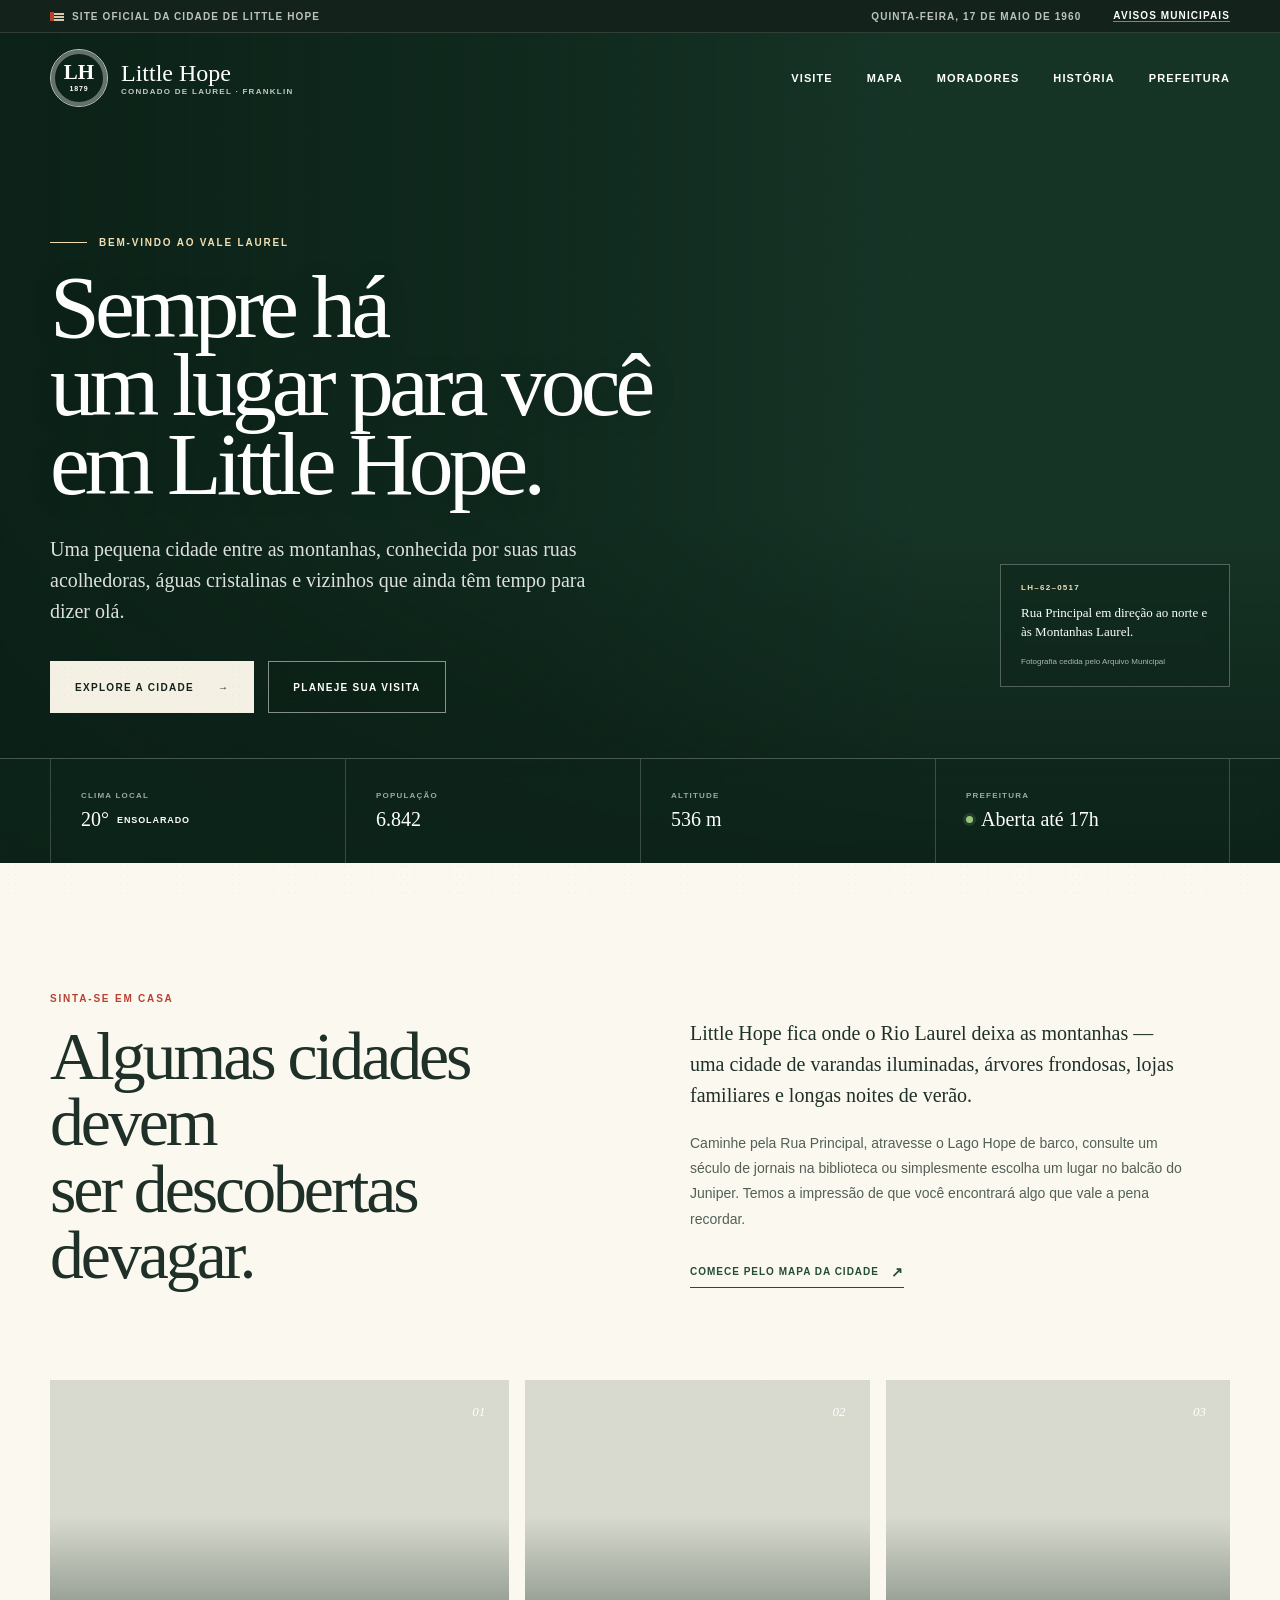
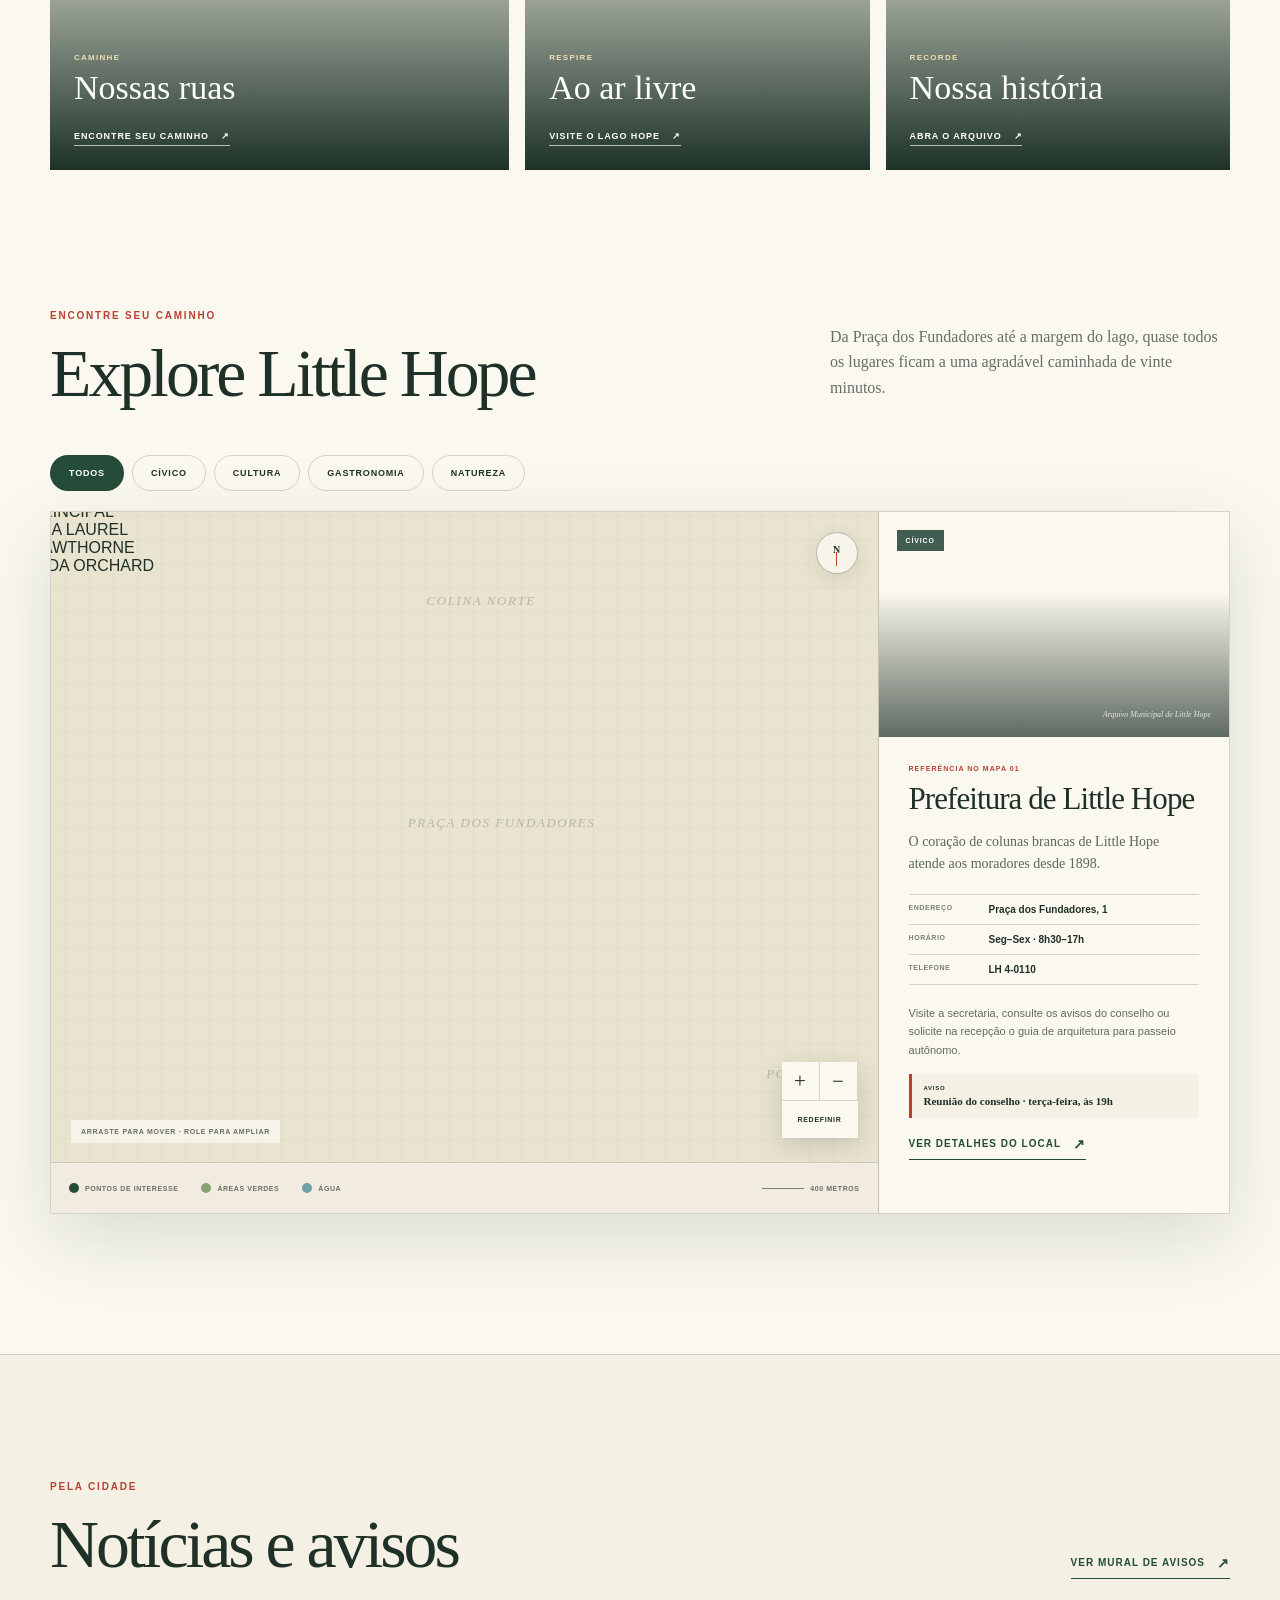
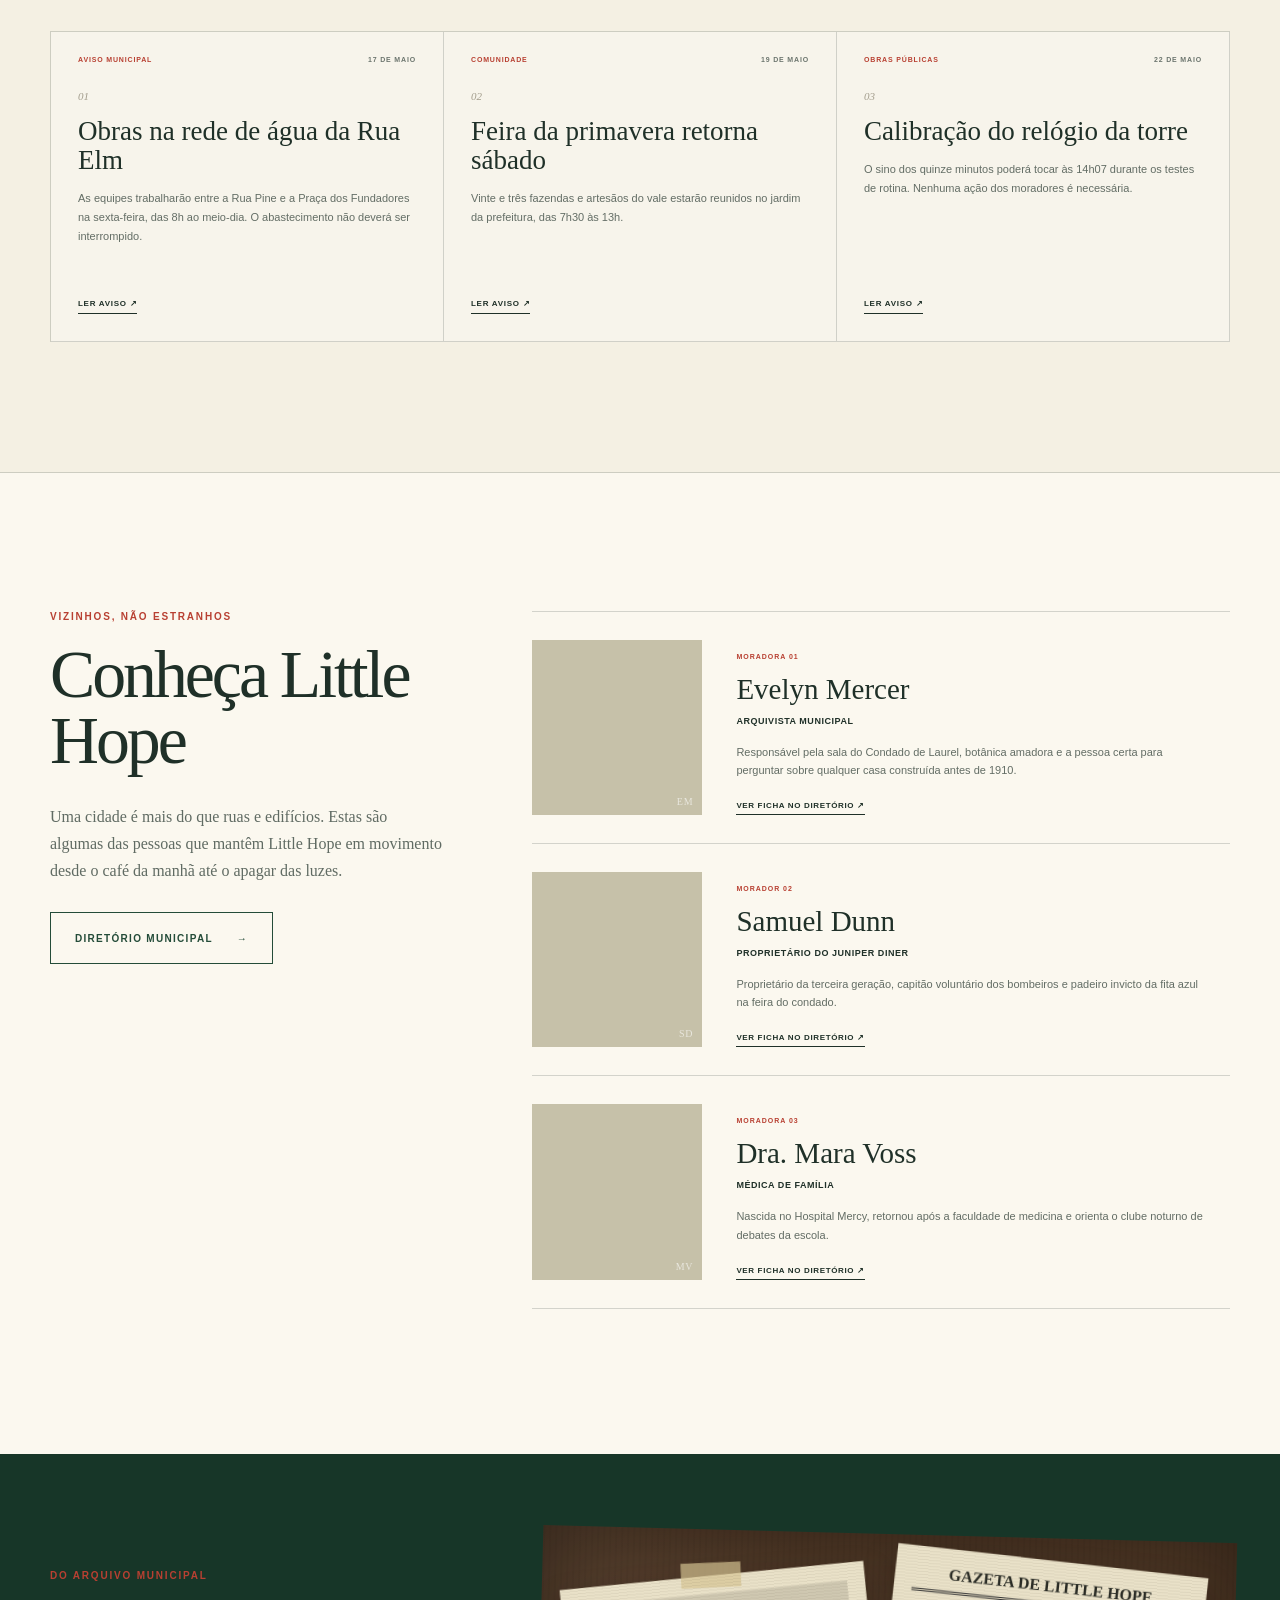
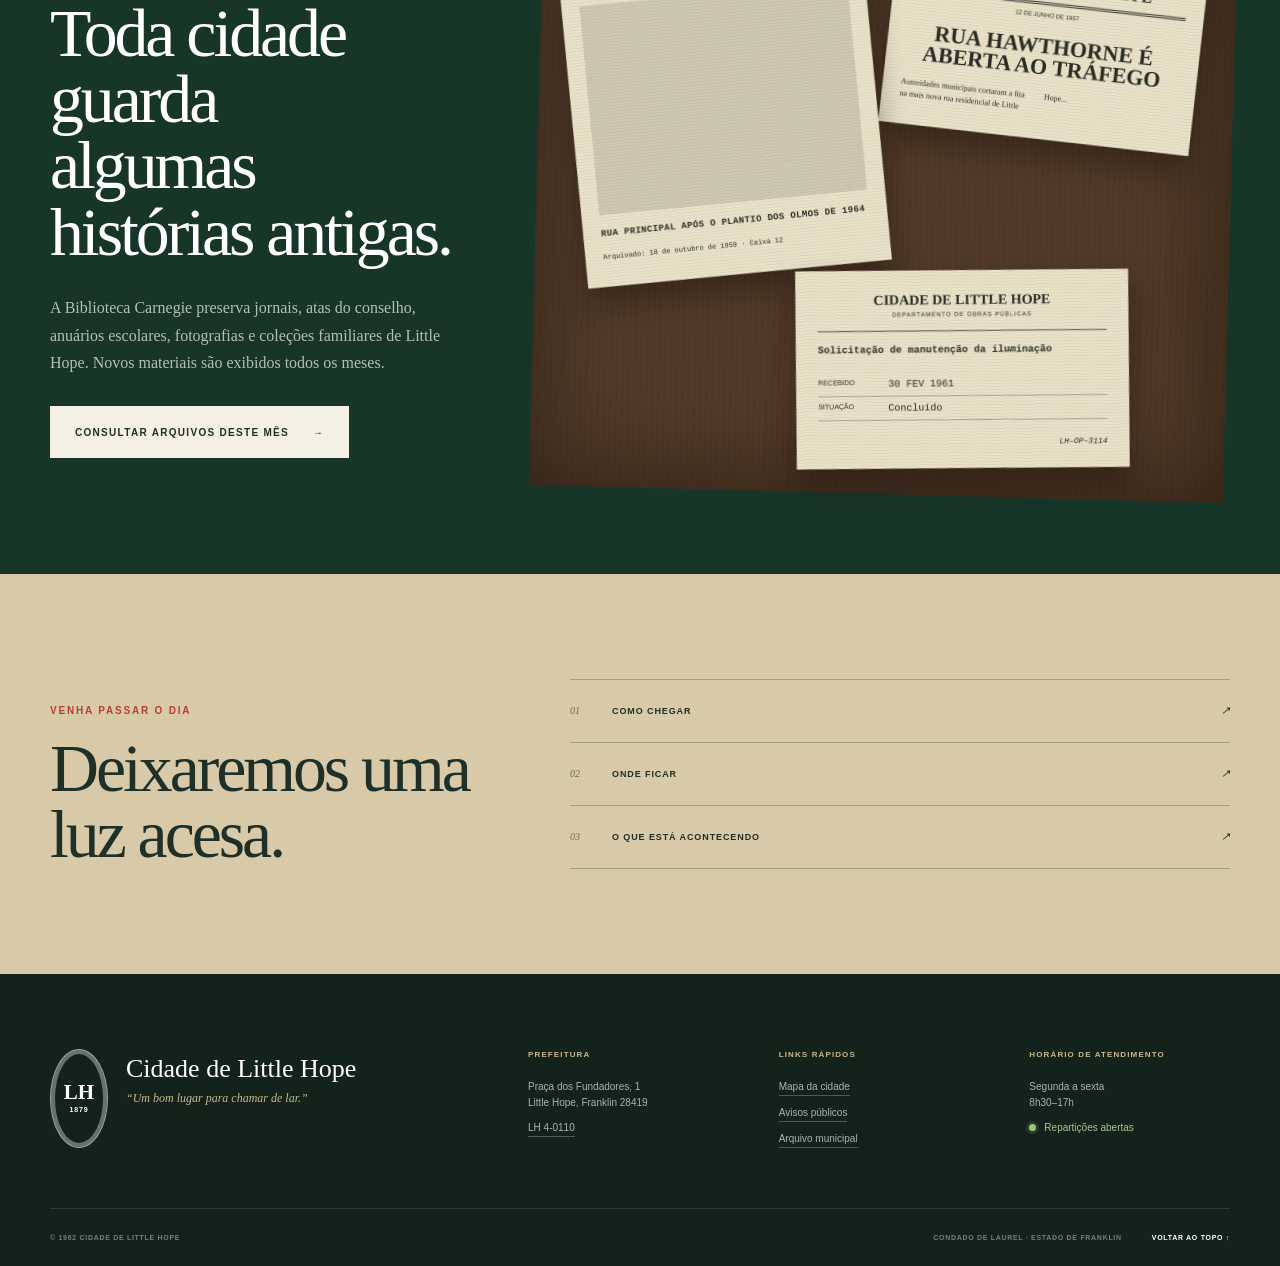
==== commit bee6b2d9: "fix ancoras" ====
--- a/Pagínas/index.html
+++ b/Pagínas/index.html
@@ -15,7 +15,7 @@
     <div class="civic-bar">
         <div class="section-shell civic-bar-inner">
             <span class="official-mark"><i></i> Site oficial da cidade de Little Hope</span>
-            <span>Quinta-feira, 17 de maio de 1962</span>
+            <span>Quinta-feira, 17 de maio de 1960</span>
             <a href="#notices">Avisos municipais</a>
         </div>
     </div>
--- a/CSSs/style.css
+++ b/CSSs/style.css
@@ -802,7 +802,6 @@
   transition: none;
 }
 
-
 /* Marcadores, bairros e controles */
 
 .map-marker {
